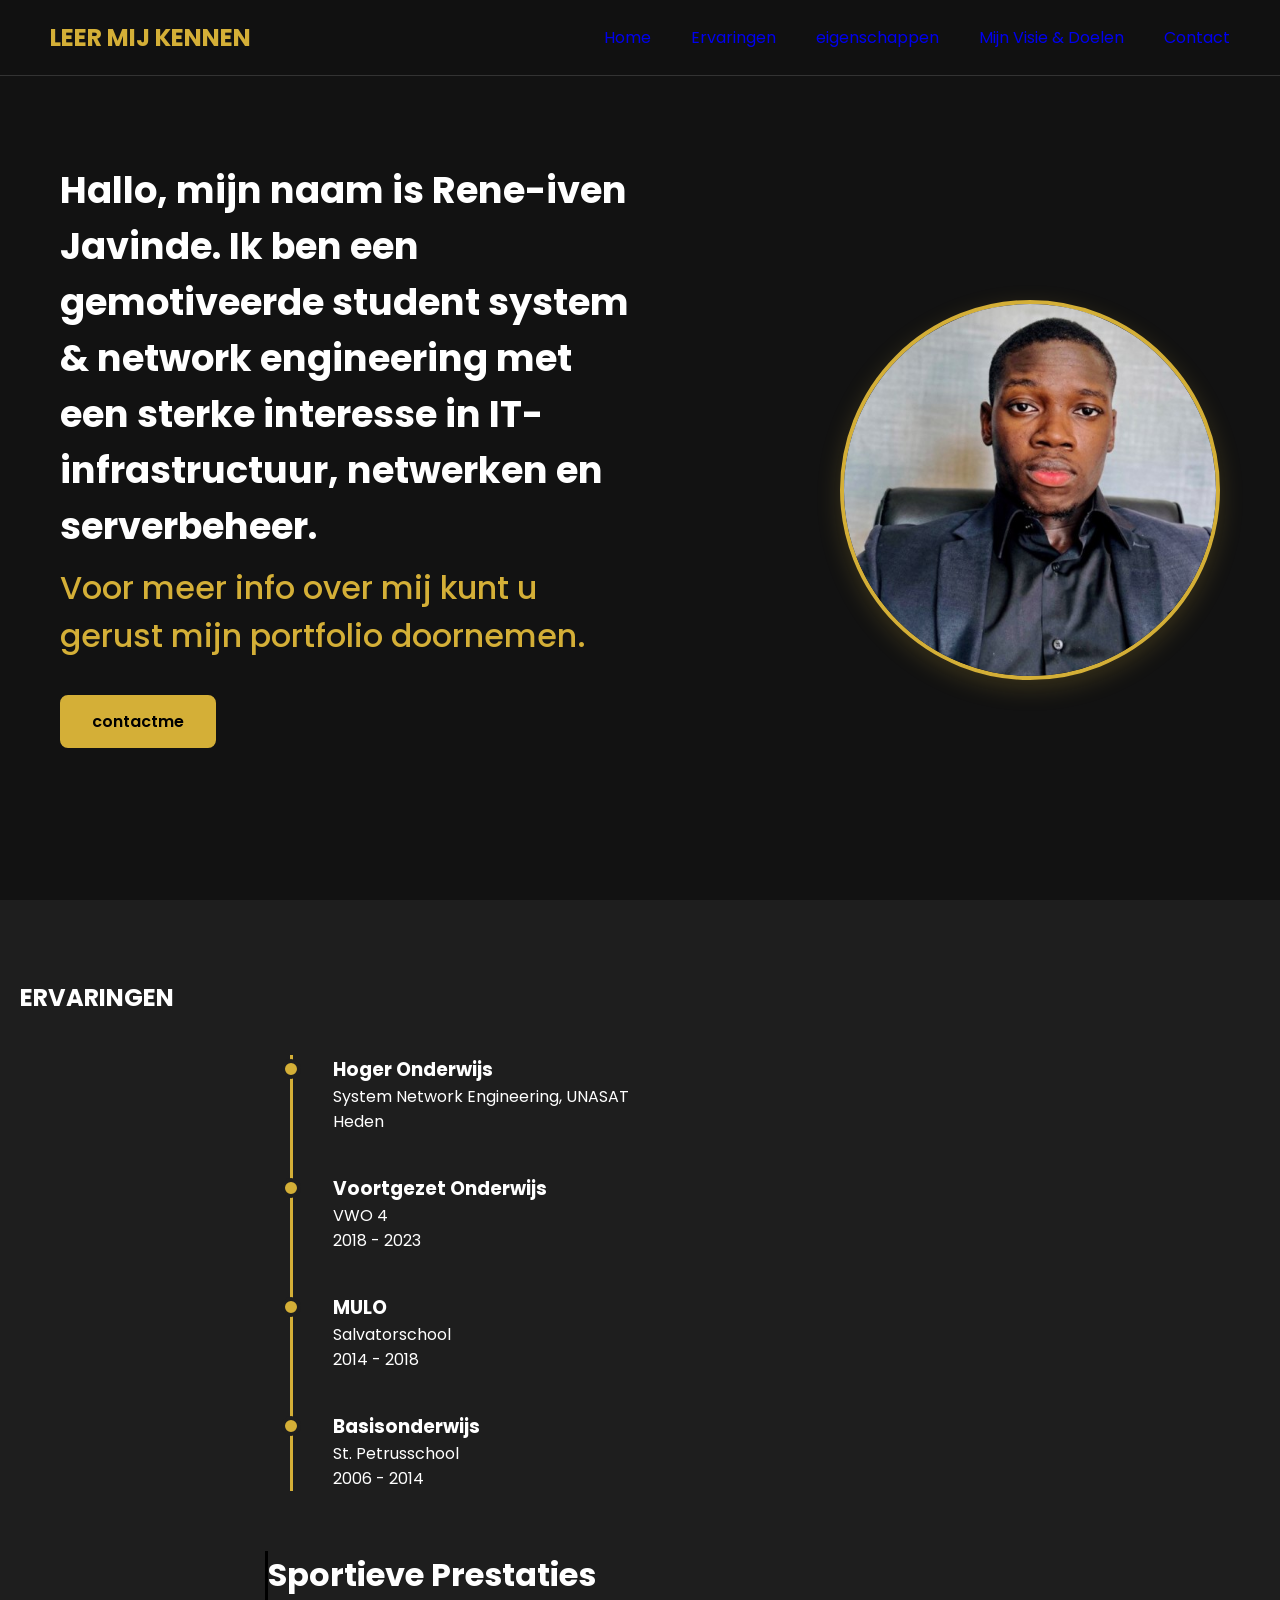
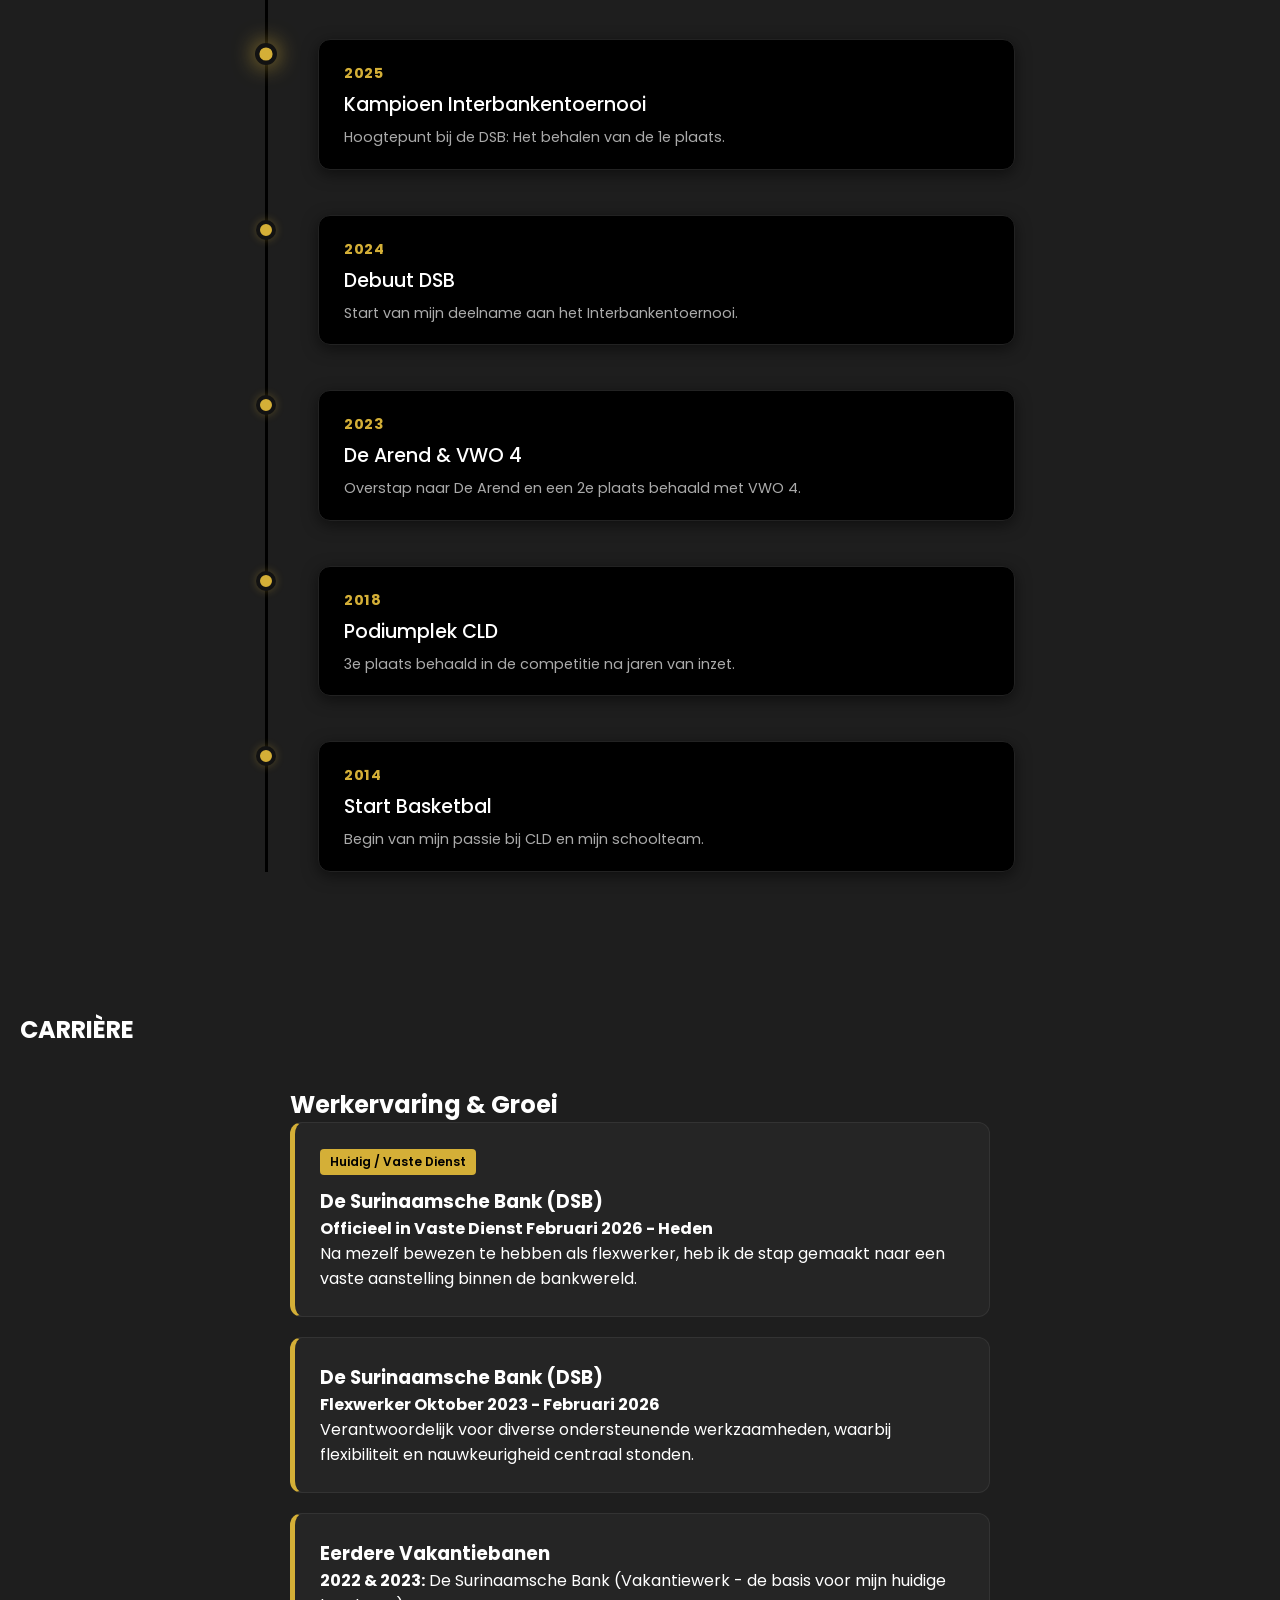
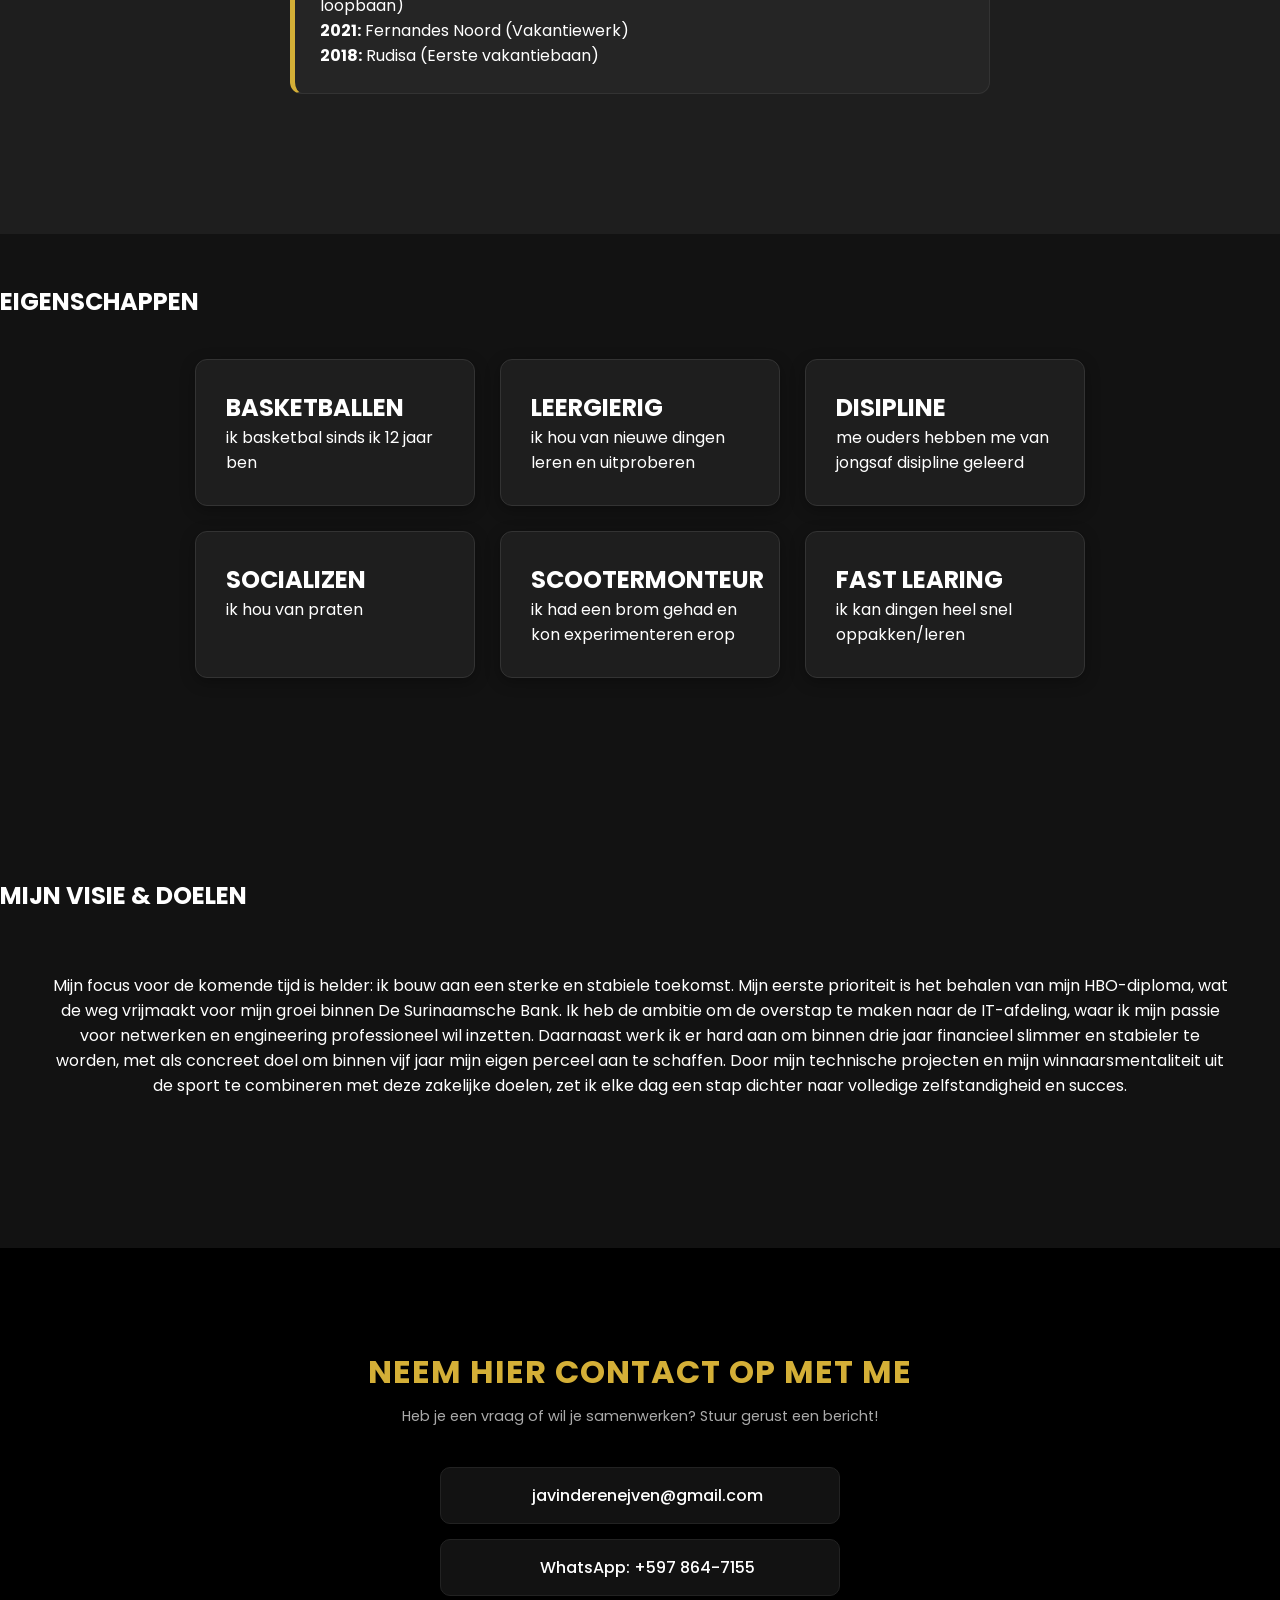
==== index.html @ b2bd6381 "Rename portfolio.html to index.html" ====
<!DOCTYPE html>
<html lang="en">
<head>
    <meta charset="UTF-8">
    <meta name="viewport" content="width=device-width, initial-scale=1.0">
    <title>RENE</title>
    <link rel="stylesheet" href="style.css">
</head>
<body>
    <header>
        <nav class="navbar">
            <a href="#" class="nav-logo">
                <h2 class="logo-text">LEER MIJ KENNEN</h2>
            </a>
            <ul class="nav-menu">
                <li class="nav-item"><a href="#top" class="nav-home">Home</a></li>
                <li class="nav-item"><a href="#ervaringen" class="nav-ervaring">Ervaringen</a></li>
                <li class="nav-item"><a href="#eigenschappen" class="nav-eigenschappen">eigenschappen</a></li>
                <li class="nav-item"><a href="#doelen" class="nav-doelen">Mijn Visie & Doelen</a> </li>
                <li class="nav-item"><a href="#contact" class="nav-contact">Contact</a></li>
            </ul>
        </nav>
    </header>

    <main>
        <section class="inleiding" id="top">
            <div class="inleiding-content">
                <div class="inleiding-details">
                    <h2 class="titel">Hallo, mijn naam is Rene-iven Javinde. Ik ben een gemotiveerde student system & network engineering met een sterke 
                        interesse in IT-infrastructuur, netwerken en serverbeheer.
                    </h2>
                    <h3 class="subtitel">Voor meer info over mij kunt u gerust mijn portfolio doornemen.</h3>
                    <p class="omschrijving"></p>
                    <div class="buttons">
                        <a href="#contact" class="button contactme">contactme</a>
                    </div>
                </div>
                <div class="photo">
                    <img src="prof.jpg" alt="inleiding" class="RENE">
                </div>
            </div>
        </section>
             <section class="ervaringen-sectie" id="ervaringen">
            <div class="listen">
                <ul class="ervlisten">
                    <li class="opsom">
                        <h1 class="ervaringen">ERVARINGEN
                            <h2 class="scholing"></h2>
<div class="timelinescholing">
    <div class="timeline-ool">
        <div class="timeline-sch"></div>
        <div class="timeline-content">
            <h3>Hoger Onderwijs</h3>
            <p>System Network Engineering, UNASAT</p>
            <span class="timeline-date">Heden</span>
        </div>
    </div>

    <div class="timeline-ool">
        <div class="timeline-sch"></div>
        <div class="timeline-content">
            <h3>Voortgezet Onderwijs</h3>
            <p>VWO 4</p>
            <span class="timeline-date">2018 - 2023</span>
        </div>
    </div>

    <div class="timeline-ool">
        <div class="timeline-sch"></div>
        <div class="timeline-content">
            <h3>MULO</h3>
            <p>Salvatorschool</p>
            <span class="timeline-date">2014 - 2018</span>
        </div>
    </div>

    <div class="timeline-ool">
        <div class="timeline-sch"></div>
        <div class="timeline-content">
            <h3>Basisonderwijs</h3>
            <p>St. Petrusschool</p>
            <span class="timeline-date">2006 - 2014</span>
        </div>
    </div>
</div>
                            <div class="sport-timeline">
    <h2 class="section-title">Sportieve Prestaties</h2>
    
    <div class="timeline-item">
        <div class="timeline-bkt gold"></div>
        <div class="timeline-content">
            <span class="timeline-date">2025</span>
            <h3>Kampioen Interbankentoernooi</h3>
            <p>Hoogtepunt bij de DSB: Het behalen van de 1e plaats.</p>
        </div>
    </div>

    <div class="timeline-item">
        <div class="timeline-bkt"></div>
        <div class="timeline-content">
            <span class="timeline-date">2024</span>
            <h3>Debuut DSB</h3>
            <p>Start van mijn deelname aan het Interbankentoernooi.</p>
        </div>
    </div>

    <div class="timeline-item">
        <div class="timeline-bkt silver"></div>
        <div class="timeline-content">
            <span class="timeline-date">2023</span>
            <h3>De Arend & VWO 4</h3>
            <p>Overstap naar De Arend en een 2e plaats behaald met VWO 4.</p>
        </div>
    </div>

    <div class="timeline-item">
        <div class="timeline-bkt bronze"></div>
        <div class="timeline-content">
            <span class="timeline-date">2018</span>
            <h3>Podiumplek CLD</h3>
            <p>3e plaats behaald in de competitie na jaren van inzet.</p>
        </div>
    </div>

    <div class="timeline-item">
        <div class="timeline-bkt"></div>
        <div class="timeline-content">
            <span class="timeline-date">2014</span>
            <h3>Start Basketbal</h3>
            <p>Begin van mijn passie bij CLD en mijn schoolteam.</p>
        </div>
    </div>
</div>

                            <h2 class="werken">CARRIÈRE</h2>
                            <div class="career-growth">
    <h2>Werkervaring & Groei</h2>

    <div class="career-card een">
        <div class="vakje">Huidig / Vaste Dienst</div>
        <h3>De Surinaamsche Bank (DSB)</h3>
        <h4>Officieel in Vaste Dienst <span class="date">Februari 2026 - Heden</span></h4>
        <p>Na mezelf bewezen te hebben als flexwerker, heb ik de stap gemaakt naar een vaste aanstelling binnen de bankwereld.</p>
    </div>

    <div class="career-card twee">
        <h3>De Surinaamsche Bank (DSB)</h3>
        <h4>Flexwerker <span class="date">Oktober 2023 - Februari 2026</span></h4>
        <p>Verantwoordelijk voor diverse ondersteunende werkzaamheden, waarbij flexibiliteit en nauwkeurigheid centraal stonden.</p>
    </div>

    <div class="career-card drie">
        <h3>Eerdere Vakantiebanen</h3>
        <p><strong>2022 & 2023:</strong> De Surinaamsche Bank (Vakantiewerk - de basis voor mijn huidige loopbaan)</p>
        <p><strong>2021:</strong> Fernandes Noord (Vakantiewerk)</p>
        <p><strong>2018:</strong> Rudisa (Eerste vakantiebaan)</p>
    </div>
</div>
                        </h1>
                    </li>
                </ul>
            </div>
        </section>
        <section class="eigenschappen"  id="eigenschappen">
            <h1>EIGENSCHAPPEN</h1>
        </section>
        <div class="skills-container">
            <div class="skills-card">
                <h2>BASKETBALLEN</h2>
                <p class="info">ik basketbal sinds ik 12 jaar ben</p>
            </div>
            <div class="skills-card">
                <h2>LEERGIERIG</h2>
                <p class="info">ik hou van nieuwe dingen leren en uitproberen</p>
            </div>
            <div class="skills-card">
                <h2>DISIPLINE</h2>
                <p class="info">me ouders hebben me van jongsaf disipline geleerd</p>
            </div>
            <div class="skills-card">
                <h2>SOCIALIZEN</h2>
                <p class="info">ik hou van praten</p>
            </div>
            <div class="skills-card">
                <h2>SCOOTERMONTEUR</h2>
                <p class="info">ik had een brom gehad en kon experimenteren erop</p>
            </div>
            <div class="skills-card">
                <h2>FAST LEARING</h2>
                <p class="info">ik kan dingen heel snel oppakken/leren</p>
            </div>
        </div>


        <section class="doelen-sectie" id="doelen">
            <h2 class="doelen-pagina">MIJN VISIE & DOELEN</h2>
            <div class="doelpunt">
                <p class="doel2">Mijn focus voor de komende tijd is helder: ik bouw aan een sterke en stabiele toekomst. Mijn eerste prioriteit is het behalen van mijn HBO-diploma, wat de weg vrijmaakt voor mijn groei binnen De Surinaamsche Bank. Ik heb de ambitie om de overstap te maken naar de IT-afdeling, waar ik mijn passie voor netwerken en engineering professioneel wil inzetten. Daarnaast werk ik er hard aan om binnen drie jaar financieel slimmer en stabieler te worden, met als concreet doel om binnen vijf jaar mijn eigen perceel aan te schaffen. Door mijn technische projecten en mijn winnaarsmentaliteit uit de sport te combineren met deze zakelijke doelen, zet ik elke dag een stap dichter naar volledige zelfstandigheid en succes.</p>
            </div>
        </section>
        <section class="contact" id="contact">
    <div class="contact-content">
        <h2 class="CTN">Neem hier contact op met me</h2>
        <p class="contact-subtitle">Heb je een vraag of wil je samenwerken? Stuur gerust een bericht!</p>
        <div class="contact-buttons-container">
            <a href="mailto:javinderenejven@gmail.com" class="contact-btn-link">
                <div class="contact-card-box">
                    <span class="contact-icon"></span>
                    <span class="contact-text">javinderenejven@gmail.com</span>
                </div>
            </a>
            <a href="https://wa.me/5978647155" target="_blank" class="contact-btn-link">
                <div class="contact-card-box">
                    <span class="contact-icon"></span>
                    <span class="contact-text">WhatsApp: +597 864-7155</span>
                </div>
            </a>
        </div>
    </div>
</section>
            
        </section>
    </main>
    <script src="index.js"></script>
</body>

</html>
---- style.css ----
@import url('https://fonts.googleapis.com/css2?family=Miniver&family=Poppins:ital,wght@0,300;0,400;0,500;0,600;0,700;0,900;1,300;1,400;1,600;1,700;1,800;1,900&display=swap');

*{
    margin: 0;
    padding: 0;
    box-sizing: border-box;
    font-family: "Poppins", sans-serif;
}

:root {
  --white-color: #ffffff;
  --dark-color: #121212;         
  --primary-color: #1e1e1e;      
  --secondary-color: #000000;    
  --accent-gold: #D4AF37;        
  --text-muted: #aaaaaa;         

  
  --font-size-s: 0.9rem;
  --font-size-n: 1rem;
  --font-size-m: 1.12rem;
  --font-size-l: 1.5rem;
  --font-size-xl: 2rem;
  --font-size-xxl: 2.3rem;

  
  --font-weight-normal: 400;
  --font-weight-medium: 500;
}

html {
    scroll-behavior: smooth;
    background-color: var(--dark-color);
    color: var(--white-color);
}

section {
    scroll-margin-top: 100px;
}

ul {
    list-style: none;
}

a {
    text-decoration: none;
    transition: color 0.3s ease;
}

button {
    cursor: pointer;
    border: none;
    background: none;
}

img {
    width: 380px;
    height: 380px;
    object-fit: cover;
    border-radius: 50%;
    border: 4px solid var(--accent-gold); 
    box-shadow: 0 8px 25px rgba(212, 175, 55, 0.2);
}


header {
    position: fixed;
    width: 100%;
    z-index: 100;
    background: rgba(18, 18, 18, 0.85); 
    backdrop-filter: blur(10px); 
    border-bottom: 1px solid #333;
}

header .navbar {
    display: flex;
    padding: 20px 50px;
    align-items: center;
    justify-content: space-between;
    max-width: 1300px;
    margin: 0 auto;
}

.navbar .nav-logo .logo-text {
    color: var(--accent-gold);
    font-weight: 700;
    font-size: var(--font-size-l);
}

.navbar .nav-menu {
    display: flex;
    gap: 40px;
}

.navbar .nav-menu .nav-link {
    color: var(--white-color);
    font-weight: var(--font-weight-medium);
    padding: 8px 0;
    position: relative;
}


.navbar .nav-menu .nav-link::after {
    content: '';
    position: absolute;
    width: 0;
    height: 2px;
    bottom: 0;
    left: 0;
    background-color: var(--accent-gold);
    transition: width 0.3s ease;
}

.navbar .nav-menu .nav-link:hover::after {
    width: 100%;
}

.navbar .nav-menu a:visited {
    color: var(--white-color);
}


.inleiding {
    background: var(--dark-color);
    min-height: 100vh;
    display: flex;
    align-items: center;
    padding-top: 80px;
}

.inleiding .inleiding-content {
    display: flex;
    align-items: center;
    width: 100%;
    max-width: 1200px;
    margin: 0 auto;
    padding: 0 20px;
    justify-content: space-between;
}

.inleiding .inleiding-details .titel {
    font-size: var(--font-size-xxl);
    color: var(--white-color);
    font-weight: 700;
}

.inleiding .inleiding-details .subtitel {
    margin-top: 10px;
    color: var(--accent-gold);
    font-size: var(--font-size-xl);
    font-weight: var(--font-weight-medium);
}

.inleiding .inleiding-details .omschrijving {
    max-width: 85%;
    margin: 20px 0 35px;
    font-size: var(--font-size-m);
    color: var(--text-muted);
    line-height: 1.6;
}

.inleiding .inleiding-details .buttons {
    display: flex;
    gap: 20px;
}

.inleiding .inleiding-details .button {
    padding: 12px 30px;
    border: 2px solid var(--accent-gold);
    color: var(--secondary-color);
    border-radius: 8px; 
    background: var(--accent-gold);
    font-weight: 600;
    transition: all 0.3s ease;
    margin-bottom: 70px;
}

.inleiding .inleiding-details .button:hover {
    color: var(--accent-gold);
    background: transparent;
    box-shadow: 0 0 15px rgba(212, 175, 55, 0.4);
}


.inleiding-details {
    flex: 1;
}

.inleiding .photo {
    flex: 1;
    display: flex;
    justify-content: flex-end;
}

.ervaringen-sectie {
    background: var(--primary-color);
    padding: 80px 20px 120px;
}

.sch {
    max-width: 800px;
    margin: 0 auto 40px auto;
    text-align: left;
}

.timelinescholing {
    position: relative;
    max-width: 700px;
    margin: 40px auto 0 auto; 
    padding-left: 40px;
    border-left: 3px solid var(--accent-gold);
    text-align: left;
}

.timeline-ool {
    position: relative;
    margin-bottom: 40px;
}

.timeline-sch {
    position: absolute;
    left: -52px; 
    top: 4px;
    width: 20px;
    height: 20px;
    background-color: var(--accent-gold);
    border-radius: 50%;
    border: 4px solid var(--primary-color);
}

.sport-timeline {
    position: relative;
    max-width: 750px;
    margin: 60px auto;
    padding-left: 50px;
    border-left: 3px solid #000000; 
    text-align: left;
    font-family: "Poppins", sans-serif;
}
.sport-timeline .section-title {
    font-size: var(--font-size-xl);
    color: var(--white-color);
    margin-bottom: 40px;
    position: relative;
    left: -50px;
}

.sport-timeline .timeline-item {
    position: relative;
    margin-bottom: 45px;
    transition: transform 0.3s ease;
}

.sport-timeline .timeline-item:hover {
    transform: translateX(8px);
}
.sport-timeline .timeline-bkt {
    position: absolute;
    left: -62px;
    top: 5px;
    width: 20px;
    height: 20px;
    background-color: var(--accent-gold);
    border-radius: 50%;
    border: 4px solid #121212;
    box-shadow: 0 0 8px rgba(212, 175, 55, 0.3);
    transition: all 0.3s ease;
}
.sport-timeline .timeline-bkt.gold { 
    box-shadow: 0 0 20px rgba(212, 175, 55, 0.8);
    transform: scale(1.1);
} 
.sport-timeline .timeline-bkt.silver,
.sport-timeline .timeline-bkt.bronze { 
    background-color: var(--accent-gold);
    box-shadow: 0 0 8px rgba(212, 175, 55, 0.3);
}
.sport-timeline .timeline-content {
    background: #000000;
    padding: 20px 25px;
    border-radius: 12px;
    border: 1px solid #222222;
    box-shadow: 0 4px 15px rgba(0, 0, 0, 0.5);
}

.sport-timeline .timeline-date {
    display: inline-block;
    font-weight: 700;
    color: var(--accent-gold); 
    font-size: var(--font-size-s);
    margin-bottom: 6px;
    letter-spacing: 0.5px;
}

.sport-timeline .timeline-content h3 {
    margin: 0 0 8px 0;
    font-size: 1.2rem;
    color: var(--white-color);
    font-weight: var(--font-weight-medium);
}

.sport-timeline .timeline-content p {
    margin: 0;
    color: var(--text-muted);
    font-size: var(--font-size-s);
    line-height: 1.5;
}
.werken {
    padding-top: 80px;
}

.career-growth {
    max-width: 700px;
    margin: 40px auto 0 auto;
}

.career-card {
    background: #252525;
    border: 1px solid #333;
    border-left: 5px solid var(--accent-gold);
    padding: 25px;
    margin-bottom: 20px;
    border-radius: 12px;
    text-align: left;
    transition: transform 0.3s ease;
}

.career-card:hover {
    transform: translateY(-5px);
}

.vakje {
    background: var(--accent-gold);
    color: var(--secondary-color);
    display: inline-block;
    padding: 4px 10px;
    font-size: 0.75rem;
    font-weight: 600;
    border-radius: 4px;
    margin-bottom: 12px;
}

.eigenschappen {
    margin-top: 50px;
}


.skills {
    padding: 80px 20px;
    background-color: var(--dark-color);
    text-align: center;
}

.skills-container {
    display: flex;
    flex-wrap: wrap;
    gap: 25px;
    justify-content: center;
    max-width: 1100px;
    margin: 40px auto 0 auto;
}

.skills-card {
    background-color: var(--primary-color);
    border: 1px solid #333;
    border-radius: 12px;
    padding: 30px;
    width: 280px; 
    box-shadow: 0 4px 15px rgba(0,0,0,0.3);
    position: relative;
    transition: all 0.3s ease;
}

.skills-card:hover {
    transform: translateY(-10px);
    border-color: var(--accent-gold);
    box-shadow: 0 8px 25px rgba(212, 175, 55, 0.15);
}

.doelen-sectie{
    margin-top: 200px; 
    margin-bottom: 100px;
}

.doel2{
    margin-top: 10px;
    text-align: center;
    padding: 50px;
}

.contact {
    background-color: #000000;
    padding: 100px 20px;
    display: flex;
    justify-content: center;
    align-items: center;
    text-align: center; 
}

.contact-content {
    max-width: 600px;
    width: 100%;
}

.contact .CTN {
    color: var(--accent-gold); 
    font-size: var(--font-size-xl);
    font-weight: 700;
    text-transform: uppercase;
    letter-spacing: 1px;
    margin-bottom: 10px;
}

.contact-subtitle {
    color: var(--text-muted);
    font-size: var(--font-size-s);
    margin-bottom: 40px;
}


.contact-buttons-container {
    display: flex;
    flex-direction: column;
    gap: 15px;
    align-items: center;
}

.contact-btn-link {
    width: 100%;
    max-width: 400px;
    text-decoration: none;
}

.contact-card-box {
    background-color: #121212;
    border: 1px solid #222222;
    padding: 15px 25px;
    border-radius: 10px;
    display: flex;
    align-items: center;
    justify-content: center;
    gap: 15px;
    transition: all 0.3s ease;
}

.contact-card-box .contact-icon {
    font-size: 1.3rem;
}

.contact-card-box .contact-text {
    color: var(--white-color);
    font-weight: var(--font-weight-medium);
    font-size: var(--font-size-n);
}

.contact-btn-link:hover .contact-card-box {
    border-color: var(--accent-gold);
    transform: translateY(-3px);
    box-shadow: 0 5px 15px rgba(212, 175, 55, 0.15);
}

.contact-btn-link:hover .contact-text {
    color: var(--accent-gold);
}
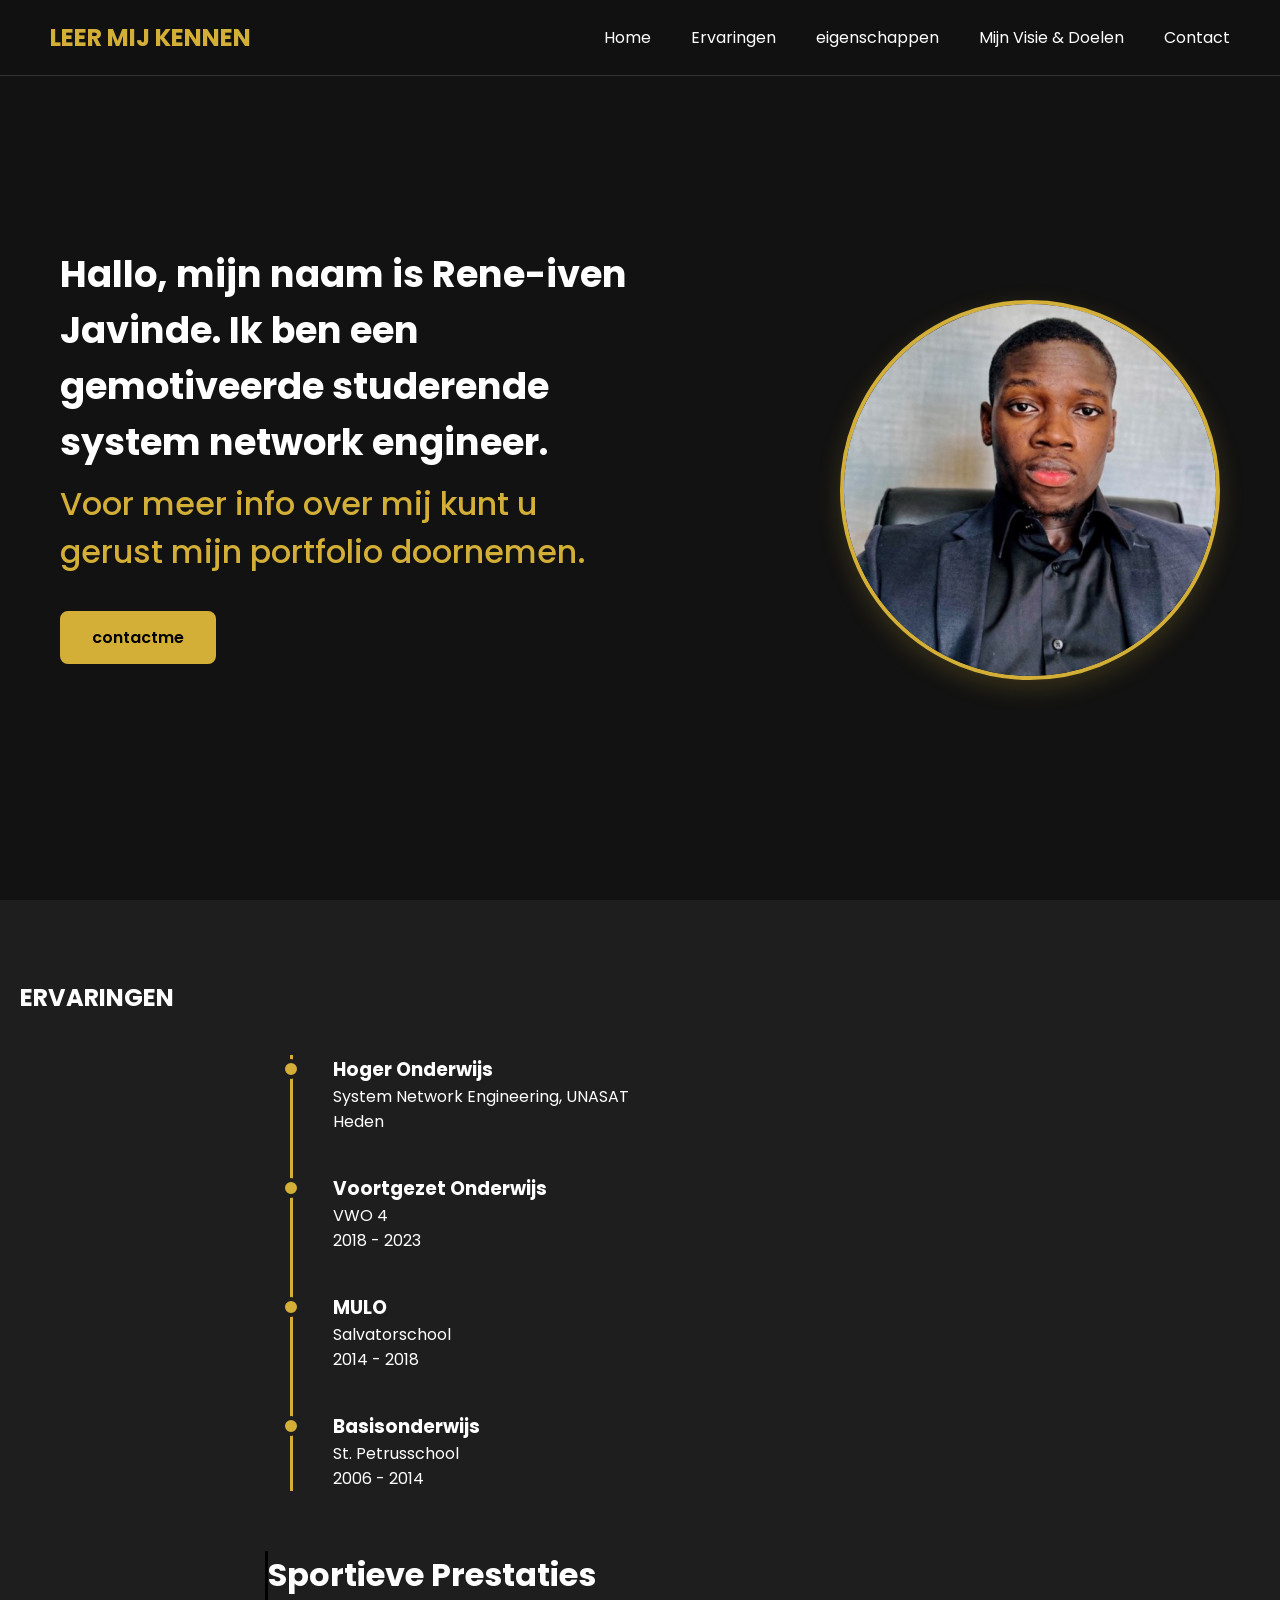
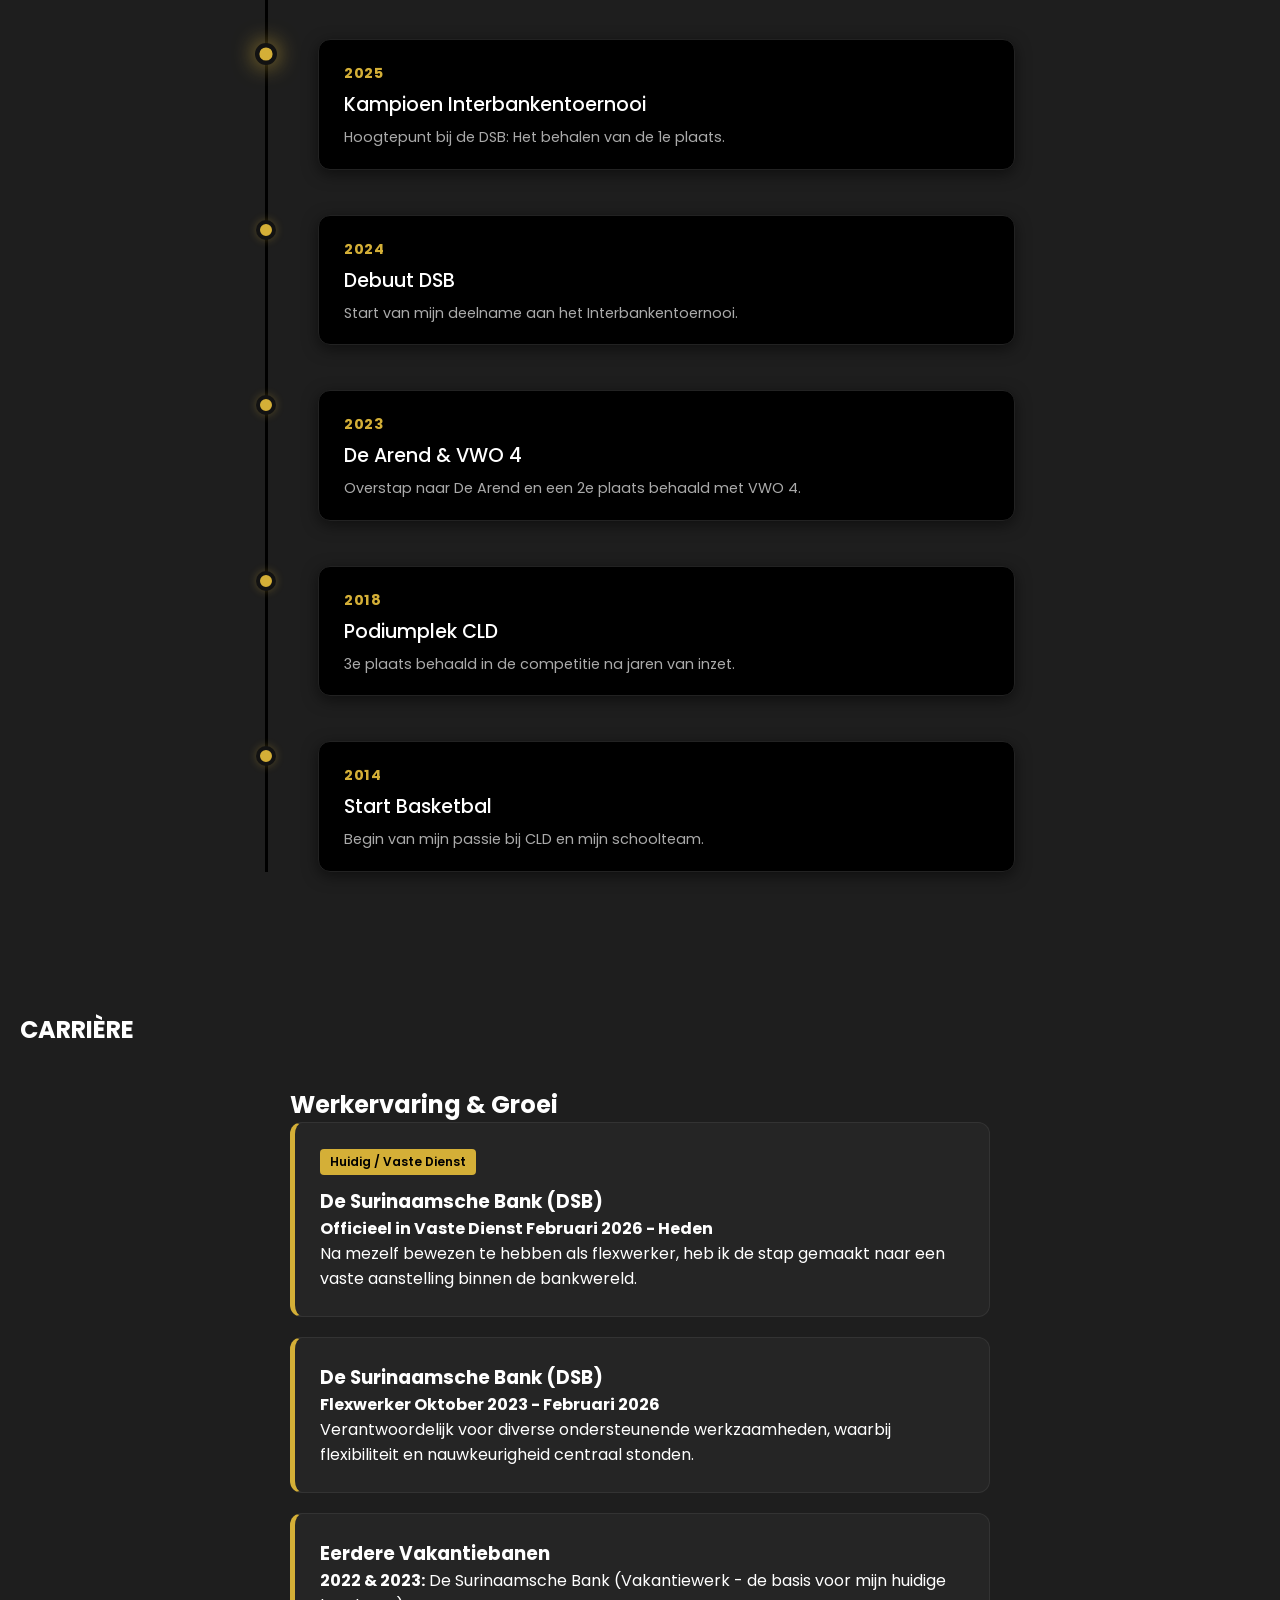
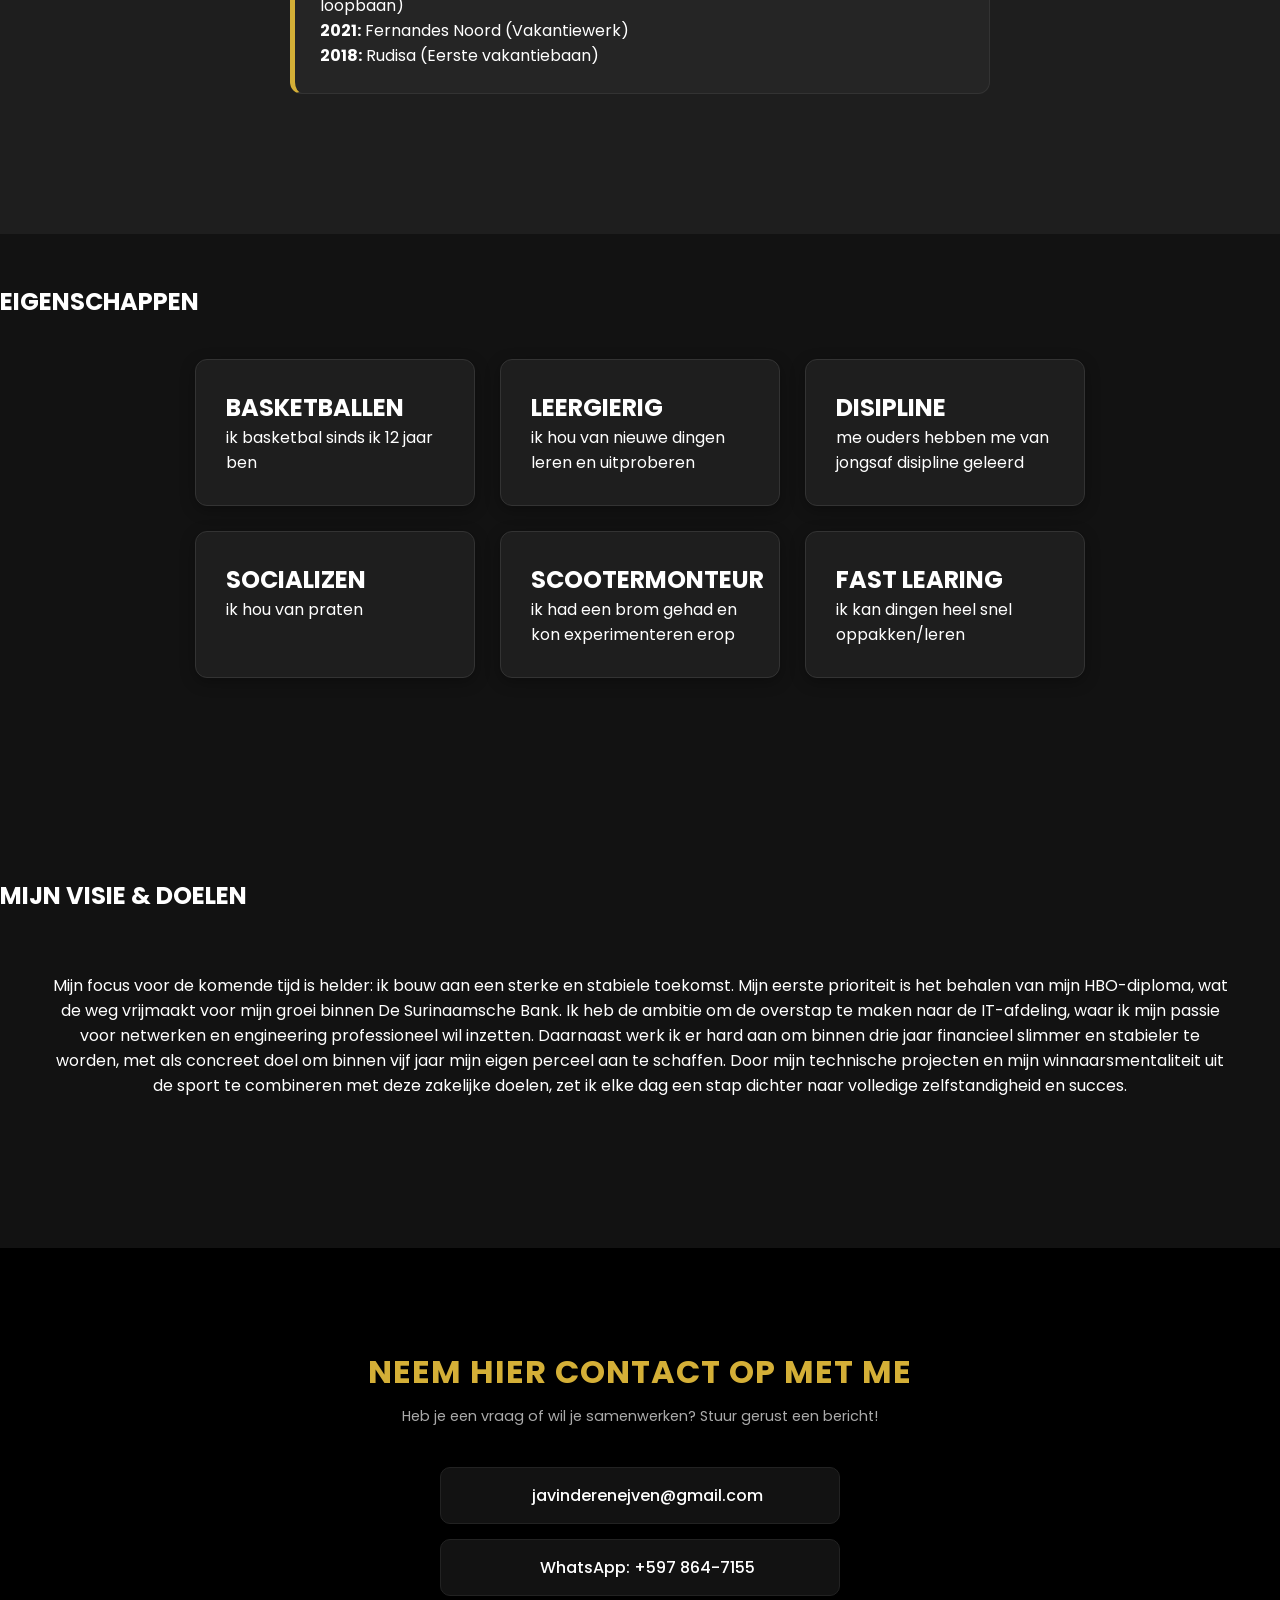
==== commit 23bbef36: "Update index.html" ====
--- a/index.html
+++ b/index.html
@@ -26,8 +26,7 @@
         <section class="inleiding" id="top">
             <div class="inleiding-content">
                 <div class="inleiding-details">
-                    <h2 class="titel">Hallo, mijn naam is Rene-iven Javinde. Ik ben een gemotiveerde student system & network engineering met een sterke 
-                        interesse in IT-infrastructuur, netwerken en serverbeheer.
+                    <h2 class="titel">Hallo, mijn naam is Rene-iven Javinde. Ik ben een gemotiveerde studerende system network engineer.
                     </h2>
                     <h3 class="subtitel">Voor meer info over mij kunt u gerust mijn portfolio doornemen.</h3>
                     <p class="omschrijving"></p>
--- a/style.css
+++ b/style.css
@@ -15,7 +15,6 @@
   --accent-gold: #D4AF37;        
   --text-muted: #aaaaaa;         
 
-  
   --font-size-s: 0.9rem;
   --font-size-n: 1rem;
   --font-size-m: 1.12rem;
@@ -23,7 +22,6 @@
   --font-size-xl: 2rem;
   --font-size-xxl: 2.3rem;
 
-  
   --font-weight-normal: 400;
   --font-weight-medium: 500;
 }
@@ -98,7 +96,6 @@
     padding: 8px 0;
     position: relative;
 }
-
 
 .navbar .nav-menu .nav-link::after {
     content: '';
@@ -118,6 +115,9 @@
 .navbar .nav-menu a:visited {
     color: var(--white-color);
 }
+.nav-menu a, .nav-menu a:visited{
+    color: #ffffff;
+}
 
 
 .inleiding {
@@ -181,7 +181,6 @@
     box-shadow: 0 0 15px rgba(212, 175, 55, 0.4);
 }
 
-
 .inleiding-details {
     flex: 1;
 }
@@ -237,6 +236,7 @@
     text-align: left;
     font-family: "Poppins", sans-serif;
 }
+
 .sport-timeline .section-title {
     font-size: var(--font-size-xl);
     color: var(--white-color);
@@ -254,6 +254,7 @@
 .sport-timeline .timeline-item:hover {
     transform: translateX(8px);
 }
+
 .sport-timeline .timeline-bkt {
     position: absolute;
     left: -62px;
@@ -266,15 +267,18 @@
     box-shadow: 0 0 8px rgba(212, 175, 55, 0.3);
     transition: all 0.3s ease;
 }
+
 .sport-timeline .timeline-bkt.gold { 
     box-shadow: 0 0 20px rgba(212, 175, 55, 0.8);
     transform: scale(1.1);
 } 
+
 .sport-timeline .timeline-bkt.silver,
 .sport-timeline .timeline-bkt.bronze { 
     background-color: var(--accent-gold);
     box-shadow: 0 0 8px rgba(212, 175, 55, 0.3);
 }
+
 .sport-timeline .timeline-content {
     background: #000000;
     padding: 20px 25px;
@@ -305,6 +309,7 @@
     font-size: var(--font-size-s);
     line-height: 1.5;
 }
+
 .werken {
     padding-top: 80px;
 }
@@ -344,7 +349,6 @@
     margin-top: 50px;
 }
 
-
 .skills {
     padding: 80px 20px;
     background-color: var(--dark-color);
@@ -417,7 +421,6 @@
     margin-bottom: 40px;
 }
 
-
 .contact-buttons-container {
     display: flex;
     flex-direction: column;
@@ -462,3 +465,84 @@
 .contact-btn-link:hover .contact-text {
     color: var(--accent-gold);
 }
+
+/* vanaf hier style voor telefoons */
+
+@media (max-width: 768px) {
+    header .navbar {
+        display: flex;
+        flex-direction: row;
+        justify-content: space-between;
+        padding: 12px 15px;
+        align-items: center;
+    }
+    .navbar .nav-logo .logo-text {
+        font-size: 1.1rem;
+    }
+    .navbar .nav-menu {
+        display: flex;
+        gap: 12px;
+    }
+
+    .navbar .nav-menu .nav-link {
+        font-size: 0.85rem;
+        padding: 4px 0;
+    }
+    .inleiding .inleiding-content {
+        flex-direction: column-reverse;
+        text-align: center;
+        padding-top: 50px;
+    }
+    .inleiding .inleiding-details .omschrijving {
+        max-width: 100%;
+        margin: 20px 0 25px;
+    }
+    .inleiding .inleiding-details .buttons {
+        justify-content: center;
+    }
+    .inleiding .inleiding-details .button {
+        margin-bottom: 40px; 
+    }
+    .inleiding .photo {
+        justify-content: center;
+        margin-bottom: 25px;
+    }
+    img {
+        width: 100%;
+        max-width: 280px;
+        height: 280px;
+    }
+
+    .timelinescholing, 
+    .sport-timeline {
+        max-width: 100%;
+        margin-left: 15px;
+        margin-right: 15px;
+        padding-left: 35px; 
+    }
+    .timeline-sch {
+        left: -47px;
+    }
+    .sport-timeline .timeline-bkt {
+        left: -47px;
+    }
+    .sch, .sport-timeline .section-title {
+        left: 0;
+        padding: 0 15px;
+    }
+
+    .career-growth {
+        padding: 0 15px;
+    }
+    .skills-card {
+        width: 100%;
+        max-width: 100%;
+    }
+    .doelen-sectie {
+        margin-top: 80px;
+        margin-bottom: 50px;
+    }
+    .doel2 {
+        padding: 20px;
+    }
+}
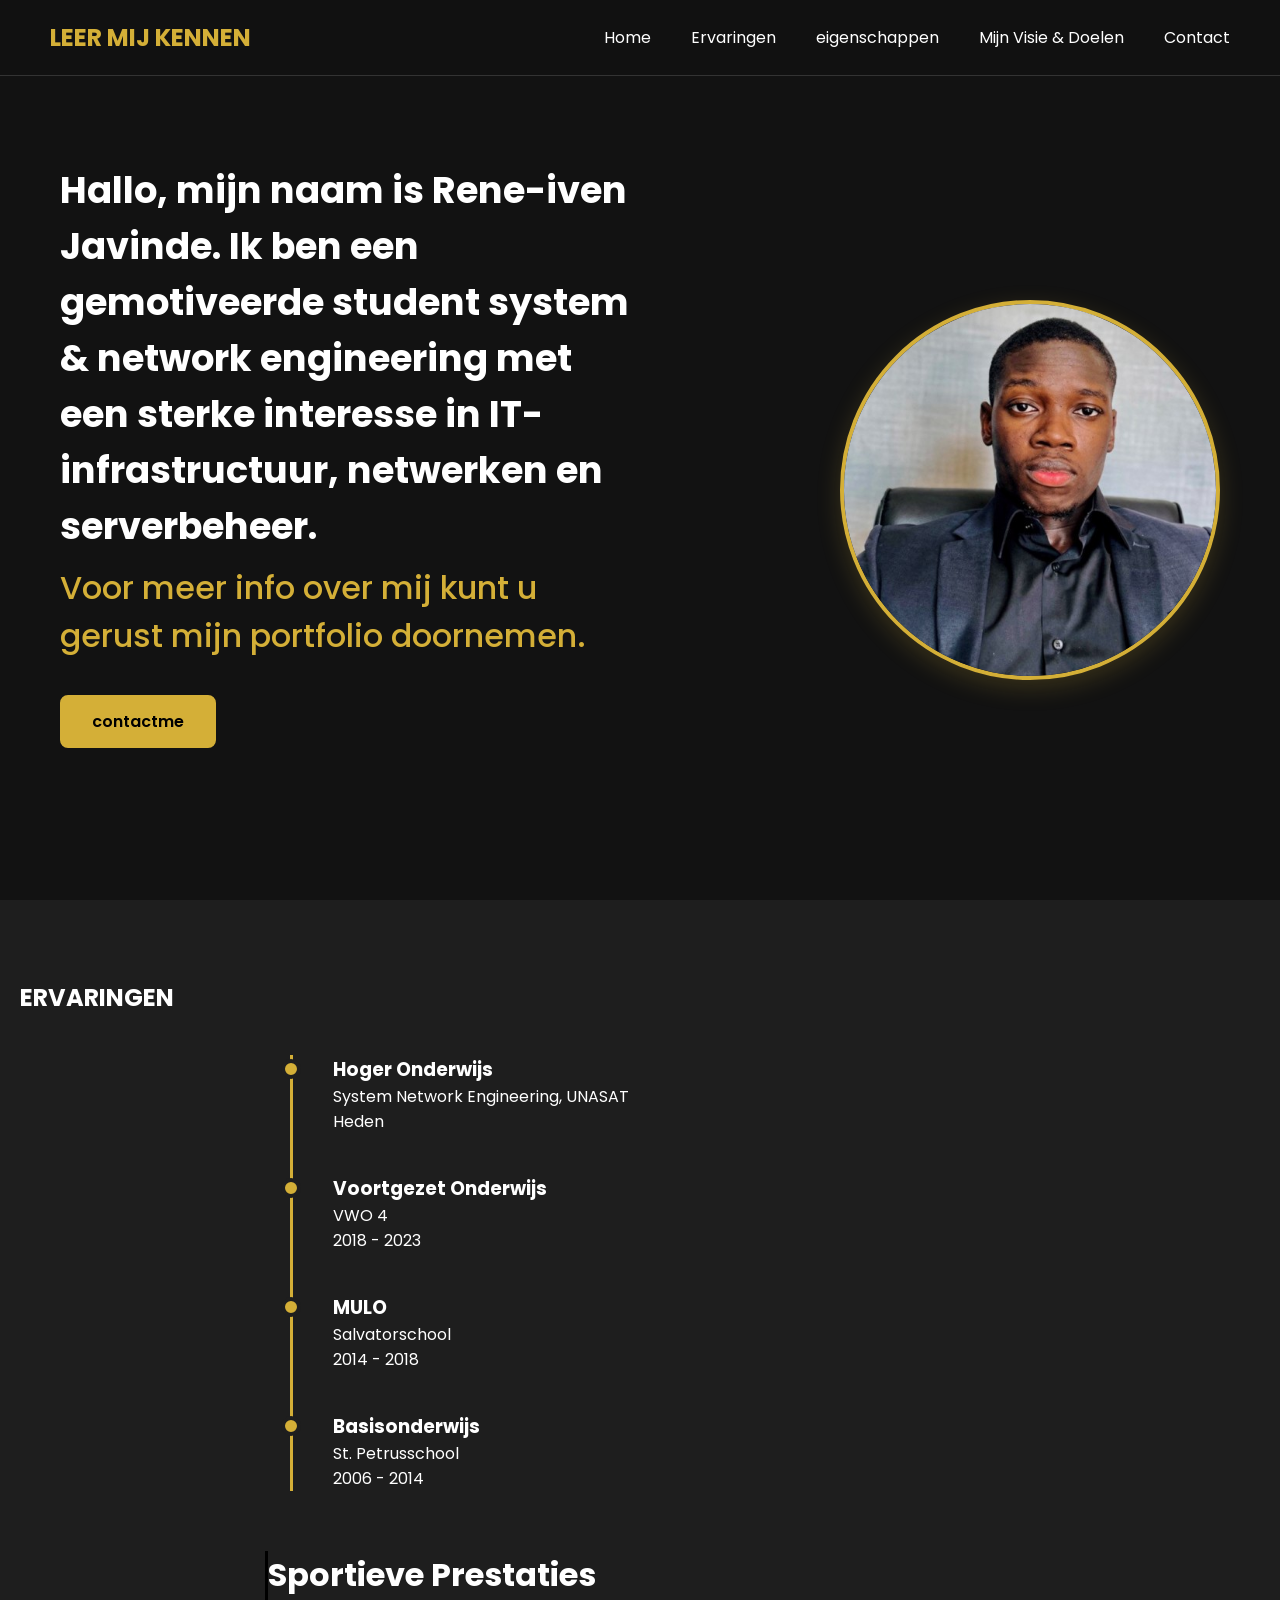
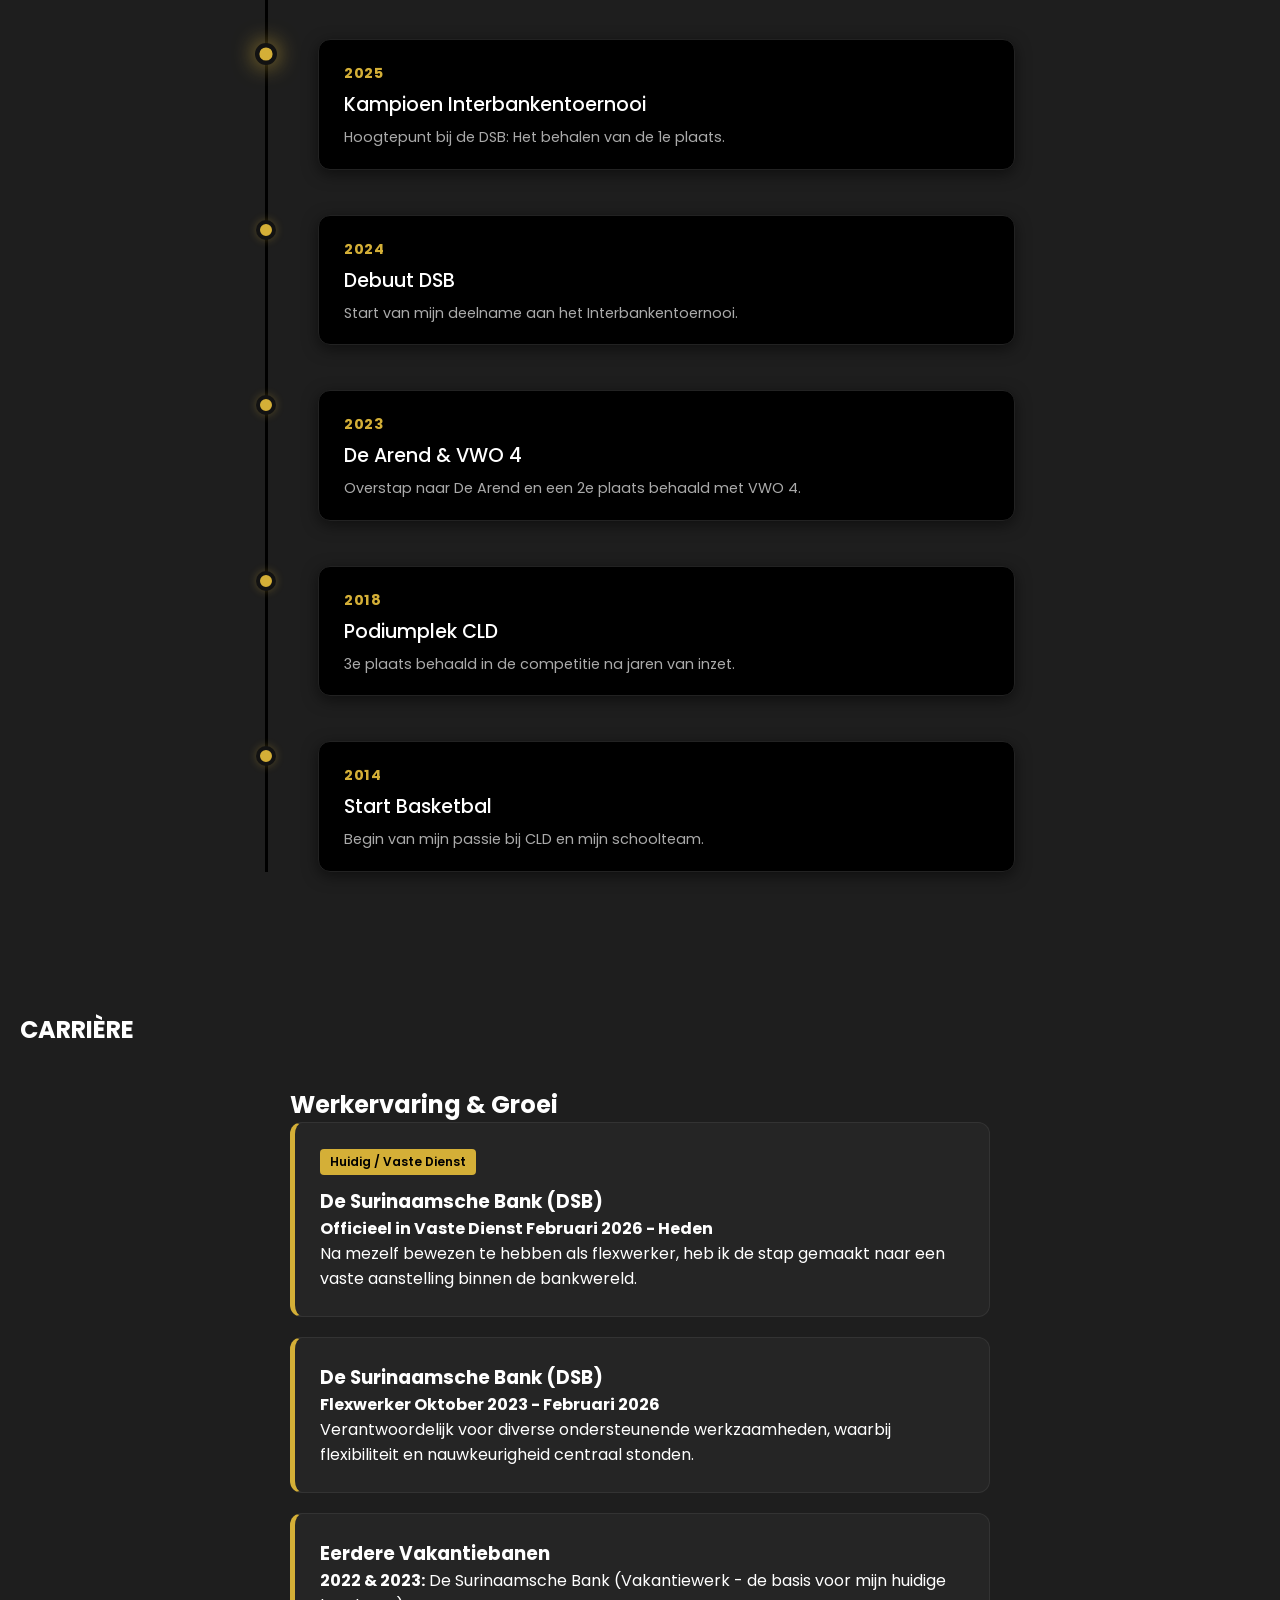
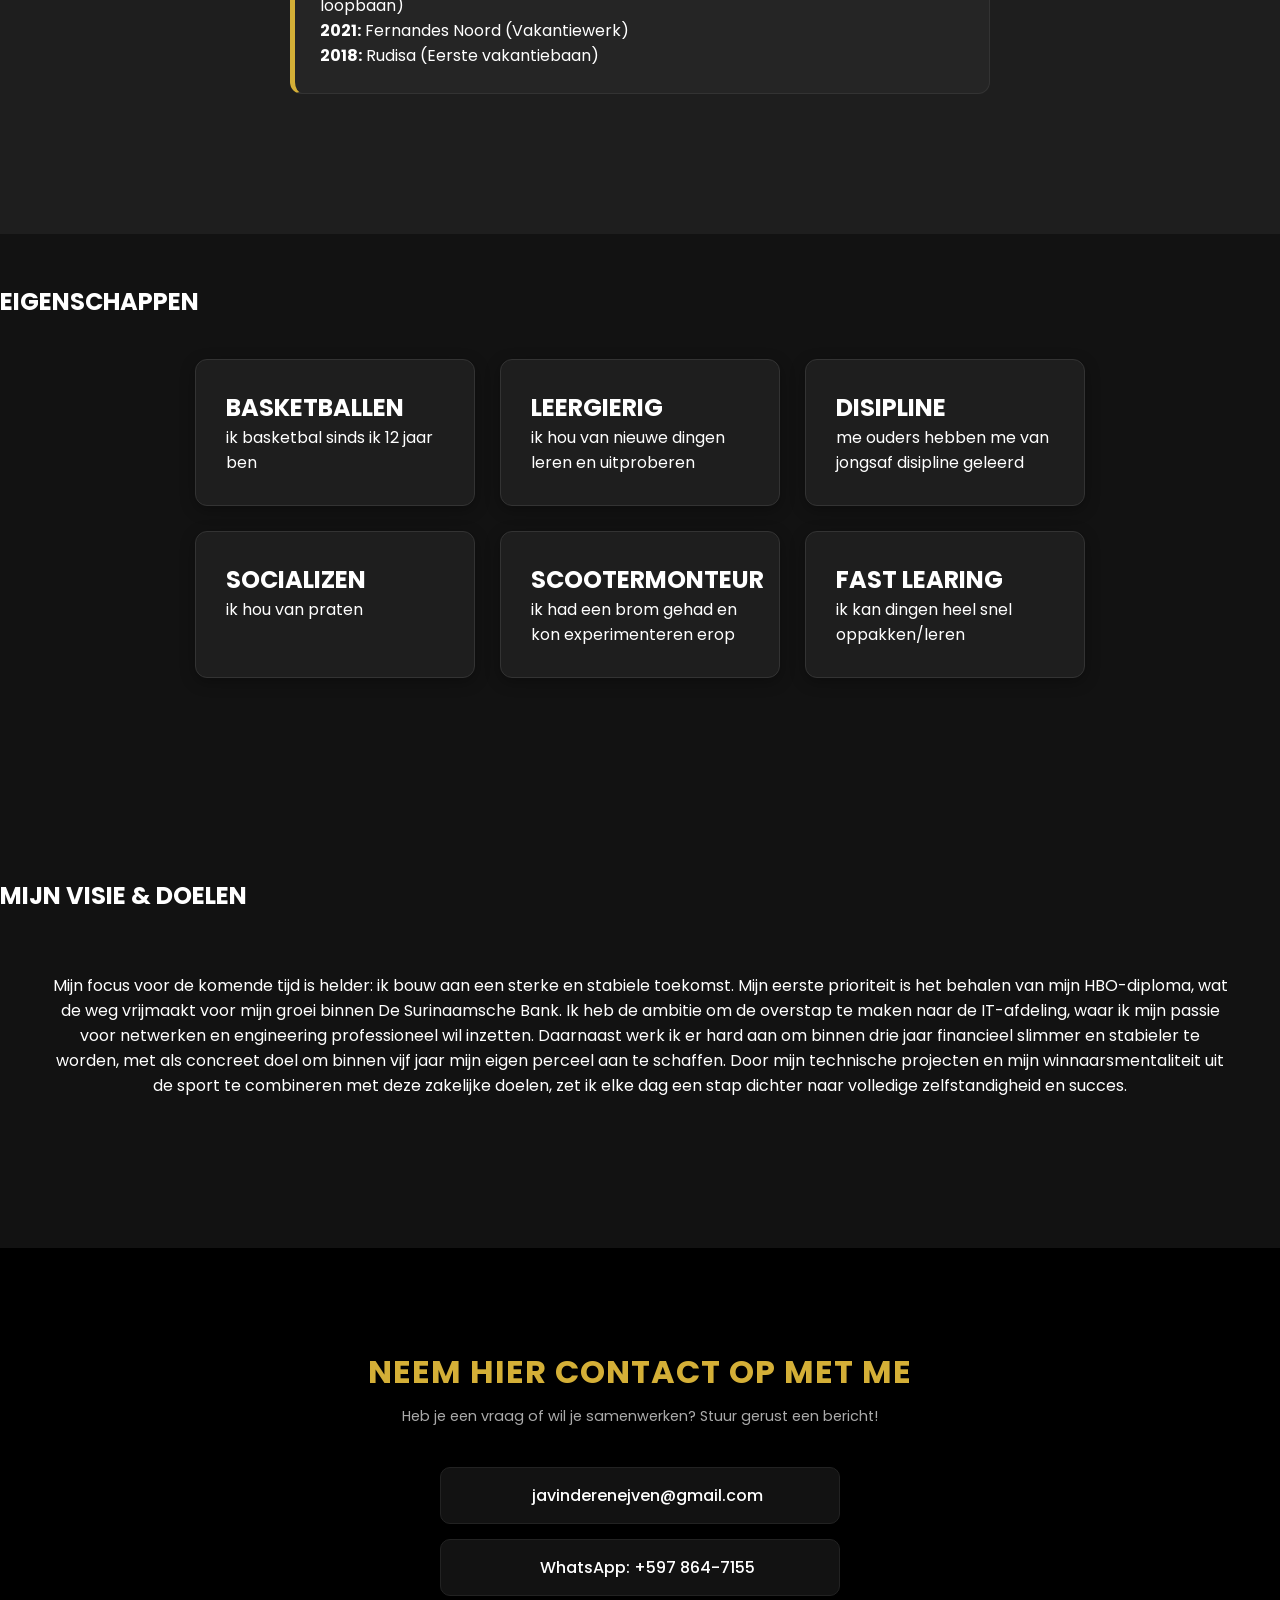
==== commit 2969e7ce: "portfolio files" ====
--- a/index.html
+++ b/index.html
@@ -4,7 +4,9 @@
     <meta charset="UTF-8">
     <meta name="viewport" content="width=device-width, initial-scale=1.0">
     <title>RENE</title>
-    <link rel="stylesheet" href="style.css">
+    <link rel="stylesheet" href="css/main.css">
+    <link rel="stylesheet" href="css/work.css">
+    <link rel="stylesheet" href="css/contact.css">
 </head>
 <body>
     <header>
@@ -26,7 +28,8 @@
         <section class="inleiding" id="top">
             <div class="inleiding-content">
                 <div class="inleiding-details">
-                    <h2 class="titel">Hallo, mijn naam is Rene-iven Javinde. Ik ben een gemotiveerde studerende system network engineer.
+                    <h2 class="titel">Hallo, mijn naam is Rene-iven Javinde. Ik ben een gemotiveerde student system & network engineering met een sterke 
+                        interesse in IT-infrastructuur, netwerken en serverbeheer.
                     </h2>
                     <h3 class="subtitel">Voor meer info over mij kunt u gerust mijn portfolio doornemen.</h3>
                     <p class="omschrijving"></p>
@@ -35,7 +38,7 @@
                     </div>
                 </div>
                 <div class="photo">
-                    <img src="prof.jpg" alt="inleiding" class="RENE">
+                    <img src="img/prof.jpg" alt="inleiding" class="RENE">
                 </div>
             </div>
         </section>
--- a/css/main.css
+++ b/css/main.css
@@ -0,0 +1,551 @@
+@import url('https://fonts.googleapis.com/css2?family=Miniver&family=Poppins:ital,wght@0,300;0,400;0,500;0,600;0,700;0,900;1,300;1,400;1,600;1,700;1,800;1,900&display=swap');
+
+*{
+    margin: 0;
+    padding: 0;
+    box-sizing: border-box;
+    font-family: "Poppins", sans-serif;
+}
+
+:root {
+  --white-color: #ffffff;
+  --dark-color: #121212;         
+  --primary-color: #1e1e1e;      
+  --secondary-color: #000000;    
+  --accent-gold: #D4AF37;        
+  --text-muted: #aaaaaa;         
+
+  --font-size-s: 0.9rem;
+  --font-size-n: 1rem;
+  --font-size-m: 1.12rem;
+  --font-size-l: 1.5rem;
+  --font-size-xl: 2rem;
+  --font-size-xxl: 2.3rem;
+
+  --font-weight-normal: 400;
+  --font-weight-medium: 500;
+}
+
+html {
+    scroll-behavior: smooth;
+    background-color: var(--dark-color);
+    color: var(--white-color);
+}
+
+section {
+    scroll-margin-top: 100px;
+}
+
+ul {
+    list-style: none;
+}
+
+a {
+    text-decoration: none;
+    transition: color 0.3s ease;
+}
+
+button {
+    cursor: pointer;
+    border: none;
+    background: none;
+}
+
+img {
+    width: 380px;
+    height: 380px;
+    object-fit: cover;
+    border-radius: 50%;
+    border: 4px solid var(--accent-gold); 
+    box-shadow: 0 8px 25px rgba(212, 175, 55, 0.2);
+}
+
+
+header {
+    position: fixed;
+    width: 100%;
+    z-index: 100;
+    background: rgba(18, 18, 18, 0.85); 
+    backdrop-filter: blur(10px); 
+    border-bottom: 1px solid #333;
+}
+
+header .navbar {
+    display: flex;
+    padding: 20px 50px;
+    align-items: center;
+    justify-content: space-between;
+    max-width: 1300px;
+    margin: 0 auto;
+}
+
+.navbar .nav-logo .logo-text {
+    color: var(--accent-gold);
+    font-weight: 700;
+    font-size: var(--font-size-l);
+}
+
+.navbar .nav-menu {
+    display: flex;
+    gap: 40px;
+}
+
+.navbar .nav-menu .nav-link {
+    color: var(--white-color);
+    font-weight: var(--font-weight-medium);
+    padding: 8px 0;
+    position: relative;
+}
+
+.navbar .nav-menu .nav-link::after {
+    content: '';
+    position: absolute;
+    width: 0;
+    height: 2px;
+    bottom: 0;
+    left: 0;
+    background-color: var(--accent-gold);
+    transition: width 0.3s ease;
+}
+
+.navbar .nav-menu .nav-link:hover::after {
+    width: 100%;
+}
+
+.navbar .nav-menu a:visited {
+    color: var(--white-color);
+}
+.nav-menu a, .nav-menu a:visited{
+    color: #ffffff;
+}
+
+
+.inleiding {
+    background: var(--dark-color);
+    min-height: 100vh;
+    display: flex;
+    align-items: center;
+    padding-top: 80px;
+}
+
+.inleiding .inleiding-content {
+    display: flex;
+    align-items: center;
+    width: 100%;
+    max-width: 1200px;
+    margin: 0 auto;
+    padding: 0 20px;
+    justify-content: space-between;
+}
+
+.inleiding .inleiding-details .titel {
+    font-size: var(--font-size-xxl);
+    color: var(--white-color);
+    font-weight: 700;
+}
+
+.inleiding .inleiding-details .subtitel {
+    margin-top: 10px;
+    color: var(--accent-gold);
+    font-size: var(--font-size-xl);
+    font-weight: var(--font-weight-medium);
+}
+
+.inleiding .inleiding-details .omschrijving {
+    max-width: 85%;
+    margin: 20px 0 35px;
+    font-size: var(--font-size-m);
+    color: var(--text-muted);
+    line-height: 1.6;
+}
+
+.inleiding .inleiding-details .buttons {
+    display: flex;
+    gap: 20px;
+}
+
+.inleiding .inleiding-details .button {
+    padding: 12px 30px;
+    border: 2px solid var(--accent-gold);
+    color: var(--secondary-color);
+    border-radius: 8px; 
+    background: var(--accent-gold);
+    font-weight: 600;
+    transition: all 0.3s ease;
+    margin-bottom: 70px;
+}
+
+.inleiding .inleiding-details .button:hover {
+    color: var(--accent-gold);
+    background: transparent;
+    box-shadow: 0 0 15px rgba(212, 175, 55, 0.4);
+}
+
+.inleiding-details {
+    flex: 1;
+}
+
+.inleiding .photo {
+    flex: 1;
+    display: flex;
+    justify-content: flex-end;
+}
+
+.ervaringen-sectie {
+    background: var(--primary-color);
+    padding: 80px 20px 120px;
+}
+
+.sch {
+    max-width: 800px;
+    margin: 0 auto 40px auto;
+    text-align: left;
+}
+
+.timelinescholing {
+    position: relative;
+    max-width: 700px;
+    margin: 40px auto 0 auto; 
+    padding-left: 40px;
+    border-left: 3px solid var(--accent-gold);
+    text-align: left;
+}
+
+.timeline-ool {
+    position: relative;
+    margin-bottom: 40px;
+}
+
+.timeline-sch {
+    position: absolute;
+    left: -52px; 
+    top: 4px;
+    width: 20px;
+    height: 20px;
+    background-color: var(--accent-gold);
+    border-radius: 50%;
+    border: 4px solid var(--primary-color);
+}
+
+.sport-timeline {
+    position: relative;
+    max-width: 750px;
+    margin: 60px auto;
+    padding-left: 50px;
+    border-left: 3px solid #000000; 
+    text-align: left;
+    font-family: "Poppins", sans-serif;
+}
+
+.sport-timeline .section-title {
+    font-size: var(--font-size-xl);
+    color: var(--white-color);
+    margin-bottom: 40px;
+    position: relative;
+    left: -50px;
+}
+
+.sport-timeline .timeline-item {
+    position: relative;
+    margin-bottom: 45px;
+    transition: transform 0.3s ease;
+}
+
+.sport-timeline .timeline-item:hover {
+    transform: translateX(8px);
+}
+
+.sport-timeline .timeline-bkt {
+    position: absolute;
+    left: -62px;
+    top: 5px;
+    width: 20px;
+    height: 20px;
+    background-color: var(--accent-gold);
+    border-radius: 50%;
+    border: 4px solid #121212;
+    box-shadow: 0 0 8px rgba(212, 175, 55, 0.3);
+    transition: all 0.3s ease;
+}
+
+.sport-timeline .timeline-bkt.gold { 
+    box-shadow: 0 0 20px rgba(212, 175, 55, 0.8);
+    transform: scale(1.1);
+} 
+
+.sport-timeline .timeline-bkt.silver,
+.sport-timeline .timeline-bkt.bronze { 
+    background-color: var(--accent-gold);
+    box-shadow: 0 0 8px rgba(212, 175, 55, 0.3);
+}
+
+.sport-timeline .timeline-content {
+    background: #000000;
+    padding: 20px 25px;
+    border-radius: 12px;
+    border: 1px solid #222222;
+    box-shadow: 0 4px 15px rgba(0, 0, 0, 0.5);
+}
+
+.sport-timeline .timeline-date {
+    display: inline-block;
+    font-weight: 700;
+    color: var(--accent-gold); 
+    font-size: var(--font-size-s);
+    margin-bottom: 6px;
+    letter-spacing: 0.5px;
+}
+
+.sport-timeline .timeline-content h3 {
+    margin: 0 0 8px 0;
+    font-size: 1.2rem;
+    color: var(--white-color);
+    font-weight: var(--font-weight-medium);
+}
+
+.sport-timeline .timeline-content p {
+    margin: 0;
+    color: var(--text-muted);
+    font-size: var(--font-size-s);
+    line-height: 1.5;
+}
+
+.werken {
+    padding-top: 80px;
+}
+
+.career-growth {
+    max-width: 700px;
+    margin: 40px auto 0 auto;
+}
+
+.career-card {
+    background: #252525;
+    border: 1px solid #333;
+    border-left: 5px solid var(--accent-gold);
+    padding: 25px;
+    margin-bottom: 20px;
+    border-radius: 12px;
+    text-align: left;
+    transition: transform 0.3s ease;
+}
+
+.career-card:hover {
+    transform: translateY(-5px);
+}
+
+.vakje {
+    background: var(--accent-gold);
+    color: var(--secondary-color);
+    display: inline-block;
+    padding: 4px 10px;
+    font-size: 0.75rem;
+    font-weight: 600;
+    border-radius: 4px;
+    margin-bottom: 12px;
+}
+
+.eigenschappen {
+    margin-top: 50px;
+}
+
+.skills {
+    padding: 80px 20px;
+    background-color: var(--dark-color);
+    text-align: center;
+}
+
+.skills-container {
+    display: flex;
+    flex-wrap: wrap;
+    gap: 25px;
+    justify-content: center;
+    max-width: 1100px;
+    margin: 40px auto 0 auto;
+}
+
+.skills-card {
+    background-color: var(--primary-color);
+    border: 1px solid #333;
+    border-radius: 12px;
+    padding: 30px;
+    width: 280px; 
+    box-shadow: 0 4px 15px rgba(0,0,0,0.3);
+    position: relative;
+    transition: all 0.3s ease;
+}
+
+.skills-card:hover {
+    transform: translateY(-10px);
+    border-color: var(--accent-gold);
+    box-shadow: 0 8px 25px rgba(212, 175, 55, 0.15);
+}
+
+.doelen-sectie{
+    margin-top: 200px; 
+    margin-bottom: 100px;
+}
+
+.doel2{
+    margin-top: 10px;
+    text-align: center;
+    padding: 50px;
+}
+
+.contact {
+    background-color: #000000;
+    padding: 100px 20px;
+    display: flex;
+    justify-content: center;
+    align-items: center;
+    text-align: center; 
+}
+
+.contact-content {
+    max-width: 600px;
+    width: 100%;
+}
+
+.contact .CTN {
+    color: var(--accent-gold); 
+    font-size: var(--font-size-xl);
+    font-weight: 700;
+    text-transform: uppercase;
+    letter-spacing: 1px;
+    margin-bottom: 10px;
+}
+
+.contact-subtitle {
+    color: var(--text-muted);
+    font-size: var(--font-size-s);
+    margin-bottom: 40px;
+}
+
+.contact-buttons-container {
+    display: flex;
+    flex-direction: column;
+    gap: 15px;
+    align-items: center;
+}
+
+.contact-btn-link {
+    width: 100%;
+    max-width: 400px;
+    text-decoration: none;
+}
+
+.contact-card-box {
+    background-color: #121212;
+    border: 1px solid #222222;
+    padding: 15px 25px;
+    border-radius: 10px;
+    display: flex;
+    align-items: center;
+    justify-content: center;
+    gap: 15px;
+    transition: all 0.3s ease;
+}
+
+.contact-card-box .contact-icon {
+    font-size: 1.3rem;
+}
+
+.contact-card-box .contact-text {
+    color: var(--white-color);
+    font-weight: var(--font-weight-medium);
+    font-size: var(--font-size-n);
+}
+
+.contact-btn-link:hover .contact-card-box {
+    border-color: var(--accent-gold);
+    transform: translateY(-3px);
+    box-shadow: 0 5px 15px rgba(212, 175, 55, 0.15);
+}
+
+.contact-btn-link:hover .contact-text {
+    color: var(--accent-gold);
+}
+
+/* vanaf hier style voor telefoons */
+
+@media (max-width: 768px) {
+    header .navbar {
+        display: flex;
+        flex-direction: column;
+        gap: 10px;
+        padding: 12px 15px;
+        align-items: center;
+    }
+    .navbar .nav-logo .logo-text {
+        font-size: 1.2rem;
+    }
+    .navbar .nav-menu {
+        display: flex;
+        flex-wrap: wrap;
+        justify-content: center;
+        gap: 8px 15px;
+        width: 100%;
+    }
+    .navbar .nav-menu .nav-link {
+        font-size: 0.85rem;         
+        padding: 4px 0;
+        display: inline-block;
+    }
+    .inleiding .inleiding-content {
+        flex-direction: column-reverse;
+        text-align: center;
+        padding-top: 50px;
+    }
+    .inleiding .inleiding-details .omschrijving {
+        max-width: 100%;
+        margin: 20px 0 25px;
+    }
+    .inleiding .inleiding-details .buttons {
+        justify-content: center;
+    }
+    .inleiding .inleiding-details .button {
+        margin-bottom: 40px; 
+    }
+    .inleiding .photo {
+        justify-content: center;
+        margin-bottom: 25px;
+    }
+    img {
+        width: 100%;
+        max-width: 280px;
+        height: 280px;
+    }
+
+    .timelinescholing, 
+    .sport-timeline {
+        max-width: 100%;
+        margin-left: 15px;
+        margin-right: 15px;
+        padding-left: 35px; 
+    }
+    .timeline-sch {
+        left: -47px;
+    }
+    .sport-timeline .timeline-bkt {
+        left: -47px;
+    }
+    .sch, .sport-timeline .section-title {
+        left: 0;
+        padding: 0 15px;
+    }
+
+    .career-growth {
+        padding: 0 15px;
+    }
+    .skills-card {
+        width: 100%;
+        max-width: 100%;
+    }
+    .doelen-sectie {
+        margin-top: 80px;
+        margin-bottom: 50px;
+    }
+    .doel2 {
+        padding: 20px;
+    }
+}
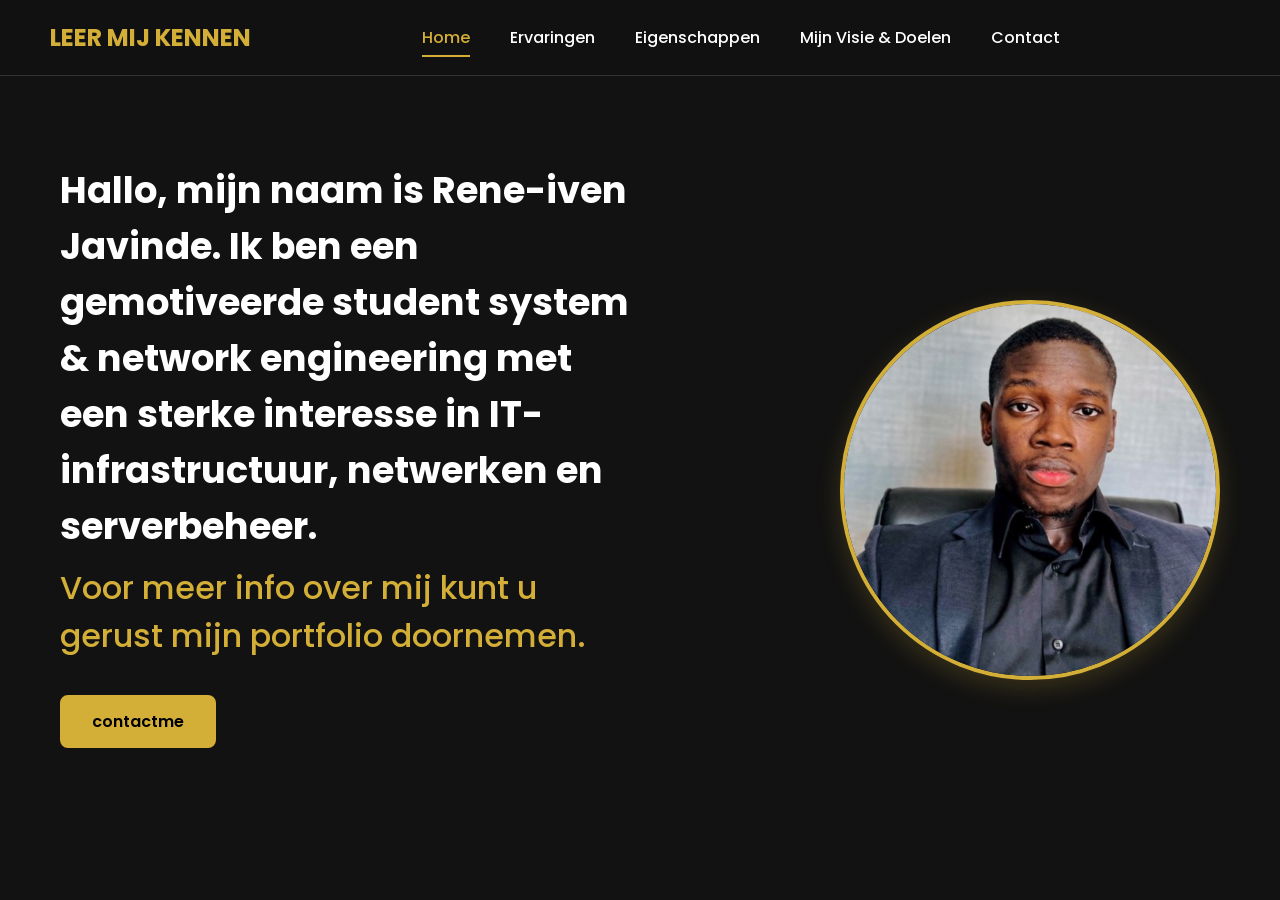
==== commit 0a426020: "Add files via upload" ====
--- a/index.html
+++ b/index.html
@@ -1,40 +1,45 @@
 <!DOCTYPE html>
-<html lang="en">
+<html lang="nl">
 <head>
     <meta charset="UTF-8">
     <meta name="viewport" content="width=device-width, initial-scale=1.0">
-    <title>RENE</title>
+    <title>RENE | Home</title>
     <link rel="stylesheet" href="css/main.css">
-    <link rel="stylesheet" href="css/work.css">
-    <link rel="stylesheet" href="css/contact.css">
 </head>
 <body>
     <header>
         <nav class="navbar">
-            <a href="#" class="nav-logo">
+            <a href="index.html" class="nav-logo">
                 <h2 class="logo-text">LEER MIJ KENNEN</h2>
             </a>
             <ul class="nav-menu">
-                <li class="nav-item"><a href="#top" class="nav-home">Home</a></li>
-                <li class="nav-item"><a href="#ervaringen" class="nav-ervaring">Ervaringen</a></li>
-                <li class="nav-item"><a href="#eigenschappen" class="nav-eigenschappen">eigenschappen</a></li>
-                <li class="nav-item"><a href="#doelen" class="nav-doelen">Mijn Visie & Doelen</a> </li>
-                <li class="nav-item"><a href="#contact" class="nav-contact">Contact</a></li>
+                <li class="nav-item"><a href="index.html" class="nav-link active">Home</a></li>
+                <li class="nav-item"><a href="ervaringen.html" class="nav-link">Ervaringen</a></li>
+                <li class="nav-item"><a href="eigenschappen.html" class="nav-link">Eigenschappen</a></li>
+                <li class="nav-item"><a href="doelen.html" class="nav-link">Mijn Visie & Doelen</a></li>
+                <li class="nav-item"><a href="contact.html" class="nav-link">Contact</a></li>
             </ul>
+            <div class="nav-controls">
+                <button type="button" class="nav-toggle" aria-label="Menu openen" aria-expanded="false">
+                    <span class="nav-toggle-bar"></span>
+                    <span class="nav-toggle-bar"></span>
+                    <span class="nav-toggle-bar"></span>
+                </button>
+            </div>
         </nav>
     </header>
 
     <main>
-        <section class="inleiding" id="top">
+        <section class="inleiding">
             <div class="inleiding-content">
                 <div class="inleiding-details">
-                    <h2 class="titel">Hallo, mijn naam is Rene-iven Javinde. Ik ben een gemotiveerde student system & network engineering met een sterke 
+                    <h2 class="titel">Hallo, mijn naam is Rene-iven Javinde. Ik ben een gemotiveerde student system & network engineering met een sterke
                         interesse in IT-infrastructuur, netwerken en serverbeheer.
                     </h2>
                     <h3 class="subtitel">Voor meer info over mij kunt u gerust mijn portfolio doornemen.</h3>
                     <p class="omschrijving"></p>
                     <div class="buttons">
-                        <a href="#contact" class="button contactme">contactme</a>
+                        <a href="contact.html" class="button contactme">contactme</a>
                     </div>
                 </div>
                 <div class="photo">
@@ -42,189 +47,7 @@
                 </div>
             </div>
         </section>
-             <section class="ervaringen-sectie" id="ervaringen">
-            <div class="listen">
-                <ul class="ervlisten">
-                    <li class="opsom">
-                        <h1 class="ervaringen">ERVARINGEN
-                            <h2 class="scholing"></h2>
-<div class="timelinescholing">
-    <div class="timeline-ool">
-        <div class="timeline-sch"></div>
-        <div class="timeline-content">
-            <h3>Hoger Onderwijs</h3>
-            <p>System Network Engineering, UNASAT</p>
-            <span class="timeline-date">Heden</span>
-        </div>
-    </div>
-
-    <div class="timeline-ool">
-        <div class="timeline-sch"></div>
-        <div class="timeline-content">
-            <h3>Voortgezet Onderwijs</h3>
-            <p>VWO 4</p>
-            <span class="timeline-date">2018 - 2023</span>
-        </div>
-    </div>
-
-    <div class="timeline-ool">
-        <div class="timeline-sch"></div>
-        <div class="timeline-content">
-            <h3>MULO</h3>
-            <p>Salvatorschool</p>
-            <span class="timeline-date">2014 - 2018</span>
-        </div>
-    </div>
-
-    <div class="timeline-ool">
-        <div class="timeline-sch"></div>
-        <div class="timeline-content">
-            <h3>Basisonderwijs</h3>
-            <p>St. Petrusschool</p>
-            <span class="timeline-date">2006 - 2014</span>
-        </div>
-    </div>
-</div>
-                            <div class="sport-timeline">
-    <h2 class="section-title">Sportieve Prestaties</h2>
-    
-    <div class="timeline-item">
-        <div class="timeline-bkt gold"></div>
-        <div class="timeline-content">
-            <span class="timeline-date">2025</span>
-            <h3>Kampioen Interbankentoernooi</h3>
-            <p>Hoogtepunt bij de DSB: Het behalen van de 1e plaats.</p>
-        </div>
-    </div>
-
-    <div class="timeline-item">
-        <div class="timeline-bkt"></div>
-        <div class="timeline-content">
-            <span class="timeline-date">2024</span>
-            <h3>Debuut DSB</h3>
-            <p>Start van mijn deelname aan het Interbankentoernooi.</p>
-        </div>
-    </div>
-
-    <div class="timeline-item">
-        <div class="timeline-bkt silver"></div>
-        <div class="timeline-content">
-            <span class="timeline-date">2023</span>
-            <h3>De Arend & VWO 4</h3>
-            <p>Overstap naar De Arend en een 2e plaats behaald met VWO 4.</p>
-        </div>
-    </div>
-
-    <div class="timeline-item">
-        <div class="timeline-bkt bronze"></div>
-        <div class="timeline-content">
-            <span class="timeline-date">2018</span>
-            <h3>Podiumplek CLD</h3>
-            <p>3e plaats behaald in de competitie na jaren van inzet.</p>
-        </div>
-    </div>
-
-    <div class="timeline-item">
-        <div class="timeline-bkt"></div>
-        <div class="timeline-content">
-            <span class="timeline-date">2014</span>
-            <h3>Start Basketbal</h3>
-            <p>Begin van mijn passie bij CLD en mijn schoolteam.</p>
-        </div>
-    </div>
-</div>
-
-                            <h2 class="werken">CARRIÈRE</h2>
-                            <div class="career-growth">
-    <h2>Werkervaring & Groei</h2>
-
-    <div class="career-card een">
-        <div class="vakje">Huidig / Vaste Dienst</div>
-        <h3>De Surinaamsche Bank (DSB)</h3>
-        <h4>Officieel in Vaste Dienst <span class="date">Februari 2026 - Heden</span></h4>
-        <p>Na mezelf bewezen te hebben als flexwerker, heb ik de stap gemaakt naar een vaste aanstelling binnen de bankwereld.</p>
-    </div>
-
-    <div class="career-card twee">
-        <h3>De Surinaamsche Bank (DSB)</h3>
-        <h4>Flexwerker <span class="date">Oktober 2023 - Februari 2026</span></h4>
-        <p>Verantwoordelijk voor diverse ondersteunende werkzaamheden, waarbij flexibiliteit en nauwkeurigheid centraal stonden.</p>
-    </div>
-
-    <div class="career-card drie">
-        <h3>Eerdere Vakantiebanen</h3>
-        <p><strong>2022 & 2023:</strong> De Surinaamsche Bank (Vakantiewerk - de basis voor mijn huidige loopbaan)</p>
-        <p><strong>2021:</strong> Fernandes Noord (Vakantiewerk)</p>
-        <p><strong>2018:</strong> Rudisa (Eerste vakantiebaan)</p>
-    </div>
-</div>
-                        </h1>
-                    </li>
-                </ul>
-            </div>
-        </section>
-        <section class="eigenschappen"  id="eigenschappen">
-            <h1>EIGENSCHAPPEN</h1>
-        </section>
-        <div class="skills-container">
-            <div class="skills-card">
-                <h2>BASKETBALLEN</h2>
-                <p class="info">ik basketbal sinds ik 12 jaar ben</p>
-            </div>
-            <div class="skills-card">
-                <h2>LEERGIERIG</h2>
-                <p class="info">ik hou van nieuwe dingen leren en uitproberen</p>
-            </div>
-            <div class="skills-card">
-                <h2>DISIPLINE</h2>
-                <p class="info">me ouders hebben me van jongsaf disipline geleerd</p>
-            </div>
-            <div class="skills-card">
-                <h2>SOCIALIZEN</h2>
-                <p class="info">ik hou van praten</p>
-            </div>
-            <div class="skills-card">
-                <h2>SCOOTERMONTEUR</h2>
-                <p class="info">ik had een brom gehad en kon experimenteren erop</p>
-            </div>
-            <div class="skills-card">
-                <h2>FAST LEARING</h2>
-                <p class="info">ik kan dingen heel snel oppakken/leren</p>
-            </div>
-        </div>
-
-
-        <section class="doelen-sectie" id="doelen">
-            <h2 class="doelen-pagina">MIJN VISIE & DOELEN</h2>
-            <div class="doelpunt">
-                <p class="doel2">Mijn focus voor de komende tijd is helder: ik bouw aan een sterke en stabiele toekomst. Mijn eerste prioriteit is het behalen van mijn HBO-diploma, wat de weg vrijmaakt voor mijn groei binnen De Surinaamsche Bank. Ik heb de ambitie om de overstap te maken naar de IT-afdeling, waar ik mijn passie voor netwerken en engineering professioneel wil inzetten. Daarnaast werk ik er hard aan om binnen drie jaar financieel slimmer en stabieler te worden, met als concreet doel om binnen vijf jaar mijn eigen perceel aan te schaffen. Door mijn technische projecten en mijn winnaarsmentaliteit uit de sport te combineren met deze zakelijke doelen, zet ik elke dag een stap dichter naar volledige zelfstandigheid en succes.</p>
-            </div>
-        </section>
-        <section class="contact" id="contact">
-    <div class="contact-content">
-        <h2 class="CTN">Neem hier contact op met me</h2>
-        <p class="contact-subtitle">Heb je een vraag of wil je samenwerken? Stuur gerust een bericht!</p>
-        <div class="contact-buttons-container">
-            <a href="mailto:javinderenejven@gmail.com" class="contact-btn-link">
-                <div class="contact-card-box">
-                    <span class="contact-icon"></span>
-                    <span class="contact-text">javinderenejven@gmail.com</span>
-                </div>
-            </a>
-            <a href="https://wa.me/5978647155" target="_blank" class="contact-btn-link">
-                <div class="contact-card-box">
-                    <span class="contact-icon"></span>
-                    <span class="contact-text">WhatsApp: +597 864-7155</span>
-                </div>
-            </a>
-        </div>
-    </div>
-</section>
-            
-        </section>
     </main>
-    <script src="index.js"></script>
+    <script src="js/main.js"></script>
 </body>
-
 </html>
-
--- a/css/main.css
+++ b/css/main.css
@@ -9,11 +9,21 @@
 
 :root {
   --white-color: #ffffff;
-  --dark-color: #121212;         
-  --primary-color: #1e1e1e;      
-  --secondary-color: #000000;    
-  --accent-gold: #D4AF37;        
-  --text-muted: #aaaaaa;         
+  --dark-color: #121212;
+  --primary-color: #1e1e1e;
+  --secondary-color: #000000;
+  --accent-gold: #D4AF37;
+  --text-muted: #aaaaaa;
+  --header-bg: rgba(18, 18, 18, 0.85);
+  --header-border: #333333;
+  --surface-card: #252525;
+  --surface-elevated: #000000;
+  --border-subtle: #333333;
+  --border-muted: #222222;
+  --timeline-track: #000000;
+  --sport-dot-border: #121212;
+  --button-text: #000000;
+  --shadow-color: rgba(0, 0, 0, 0.5);
 
   --font-size-s: 0.9rem;
   --font-size-n: 1rem;
@@ -65,18 +75,67 @@
     position: fixed;
     width: 100%;
     z-index: 100;
-    background: rgba(18, 18, 18, 0.85); 
-    backdrop-filter: blur(10px); 
-    border-bottom: 1px solid #333;
+    background: var(--header-bg);
+    backdrop-filter: blur(10px);
+    border-bottom: 1px solid var(--header-border);
 }
 
 header .navbar {
     display: flex;
+    flex-wrap: wrap;
     padding: 20px 50px;
     align-items: center;
     justify-content: space-between;
+    gap: 16px;
     max-width: 1300px;
     margin: 0 auto;
+}
+
+.nav-controls {
+    display: flex;
+    align-items: center;
+    gap: 12px;
+}
+
+.nav-toggle {
+    width: 42px;
+    height: 42px;
+    border-radius: 8px;
+    border: 1px solid var(--header-border);
+    background: var(--primary-color);
+    color: var(--accent-gold);
+    display: none;
+    flex-direction: column;
+    align-items: center;
+    justify-content: center;
+    gap: 5px;
+    transition: border-color 0.3s ease, box-shadow 0.3s ease;
+}
+
+.nav-toggle:hover {
+    border-color: var(--accent-gold);
+    box-shadow: 0 0 12px rgba(212, 175, 55, 0.25);
+}
+
+.nav-toggle-bar {
+    display: block;
+    width: 20px;
+    height: 2px;
+    background-color: var(--accent-gold);
+    border-radius: 2px;
+    transition: transform 0.3s ease, opacity 0.3s ease;
+}
+
+.nav-toggle.active .nav-toggle-bar:nth-child(1) {
+    transform: translateY(7px) rotate(45deg);
+}
+
+.nav-toggle.active .nav-toggle-bar:nth-child(2) {
+    opacity: 0;
+}
+
+.nav-toggle.active .nav-toggle-bar:nth-child(3) {
+    transform: translateY(-7px) rotate(-45deg);
 }
 
 .navbar .nav-logo .logo-text {
@@ -88,6 +147,13 @@
 .navbar .nav-menu {
     display: flex;
     gap: 40px;
+}
+
+@media (min-width: 769px) {
+    .navbar .nav-menu {
+        flex: 1;
+        justify-content: center;
+    }
 }
 
 .navbar .nav-menu .nav-link {
@@ -108,15 +174,37 @@
     transition: width 0.3s ease;
 }
 
-.navbar .nav-menu .nav-link:hover::after {
+.navbar .nav-menu .nav-link:hover::after,
+.navbar .nav-menu .nav-link.active::after {
     width: 100%;
+}
+
+.navbar .nav-menu .nav-link.active {
+    color: var(--accent-gold);
 }
 
 .navbar .nav-menu a:visited {
     color: var(--white-color);
 }
-.nav-menu a, .nav-menu a:visited{
+
+.nav-menu a,
+.nav-menu a:visited {
     color: #ffffff;
+}
+
+.page-content {
+    padding-top: 100px;
+    min-height: 100vh;
+}
+
+.page-content .ervaringen-sectie {
+    padding-top: 40px;
+}
+
+.page-actions {
+    display: flex;
+    justify-content: center;
+    margin-top: 30px;
 }
 
 
@@ -164,21 +252,25 @@
     gap: 20px;
 }
 
-.inleiding .inleiding-details .button {
+.button {
+    display: inline-block;
     padding: 12px 30px;
     border: 2px solid var(--accent-gold);
-    color: var(--secondary-color);
-    border-radius: 8px; 
+    color: var(--button-text);
+    border-radius: 8px;
     background: var(--accent-gold);
     font-weight: 600;
     transition: all 0.3s ease;
-    margin-bottom: 70px;
-}
-
-.inleiding .inleiding-details .button:hover {
+}
+
+.button:hover {
     color: var(--accent-gold);
     background: transparent;
     box-shadow: 0 0 15px rgba(212, 175, 55, 0.4);
+}
+
+.inleiding .inleiding-details .button {
+    margin-bottom: 70px;
 }
 
 .inleiding-details {
@@ -232,7 +324,7 @@
     max-width: 750px;
     margin: 60px auto;
     padding-left: 50px;
-    border-left: 3px solid #000000; 
+    border-left: 3px solid var(--timeline-track);
     text-align: left;
     font-family: "Poppins", sans-serif;
 }
@@ -263,7 +355,7 @@
     height: 20px;
     background-color: var(--accent-gold);
     border-radius: 50%;
-    border: 4px solid #121212;
+    border: 4px solid var(--sport-dot-border);
     box-shadow: 0 0 8px rgba(212, 175, 55, 0.3);
     transition: all 0.3s ease;
 }
@@ -280,11 +372,11 @@
 }
 
 .sport-timeline .timeline-content {
-    background: #000000;
+    background: var(--surface-elevated);
     padding: 20px 25px;
     border-radius: 12px;
-    border: 1px solid #222222;
-    box-shadow: 0 4px 15px rgba(0, 0, 0, 0.5);
+    border: 1px solid var(--border-muted);
+    box-shadow: 0 4px 15px var(--shadow-color);
 }
 
 .sport-timeline .timeline-date {
@@ -320,8 +412,8 @@
 }
 
 .career-card {
-    background: #252525;
-    border: 1px solid #333;
+    background: var(--surface-card);
+    border: 1px solid var(--border-subtle);
     border-left: 5px solid var(--accent-gold);
     padding: 25px;
     margin-bottom: 20px;
@@ -336,7 +428,7 @@
 
 .vakje {
     background: var(--accent-gold);
-    color: var(--secondary-color);
+    color: var(--button-text);
     display: inline-block;
     padding: 4px 10px;
     font-size: 0.75rem;
@@ -346,7 +438,13 @@
 }
 
 .eigenschappen {
-    margin-top: 50px;
+    margin-top: 0;
+    text-align: center;
+    padding: 40px 20px 0;
+}
+
+.page-content .skills-container {
+    padding-bottom: 80px;
 }
 
 .skills {
@@ -366,11 +464,11 @@
 
 .skills-card {
     background-color: var(--primary-color);
-    border: 1px solid #333;
+    border: 1px solid var(--border-subtle);
     border-radius: 12px;
     padding: 30px;
-    width: 280px; 
-    box-shadow: 0 4px 15px rgba(0,0,0,0.3);
+    width: 280px;
+    box-shadow: 0 4px 15px var(--shadow-color);
     position: relative;
     transition: all 0.3s ease;
 }
@@ -381,9 +479,15 @@
     box-shadow: 0 8px 25px rgba(212, 175, 55, 0.15);
 }
 
-.doelen-sectie{
-    margin-top: 200px; 
+.doelen-sectie {
+    margin-top: 0;
     margin-bottom: 100px;
+    padding: 40px 20px;
+    text-align: center;
+}
+
+.page-content .contact {
+    min-height: calc(100vh - 100px);
 }
 
 .doel2{
@@ -393,7 +497,7 @@
 }
 
 .contact {
-    background-color: #000000;
+    background-color: var(--surface-elevated);
     padding: 100px 20px;
     display: flex;
     justify-content: center;
@@ -435,8 +539,8 @@
 }
 
 .contact-card-box {
-    background-color: #121212;
-    border: 1px solid #222222;
+    background-color: var(--dark-color);
+    border: 1px solid var(--border-muted);
     padding: 15px 25px;
     border-radius: 10px;
     display: flex;
@@ -470,26 +574,39 @@
 
 @media (max-width: 768px) {
     header .navbar {
-        display: flex;
-        flex-direction: column;
-        gap: 10px;
         padding: 12px 15px;
-        align-items: center;
-    }
+    }
+
     .navbar .nav-logo .logo-text {
         font-size: 1.2rem;
     }
+
+    .nav-toggle {
+        display: flex;
+    }
+
     .navbar .nav-menu {
+        display: none;
+        flex-direction: column;
+        width: 100%;
+        gap: 0;
+        padding-top: 8px;
+    }
+
+    .navbar .nav-menu.open {
         display: flex;
-        flex-wrap: wrap;
-        justify-content: center;
-        gap: 8px 15px;
+    }
+
+    .navbar .nav-menu .nav-item {
         width: 100%;
-    }
+        text-align: center;
+        border-top: 1px solid var(--header-border);
+    }
+
     .navbar .nav-menu .nav-link {
-        font-size: 0.85rem;         
-        padding: 4px 0;
-        display: inline-block;
+        font-size: 0.95rem;
+        padding: 12px 0;
+        display: block;
     }
     .inleiding .inleiding-content {
         flex-direction: column-reverse;
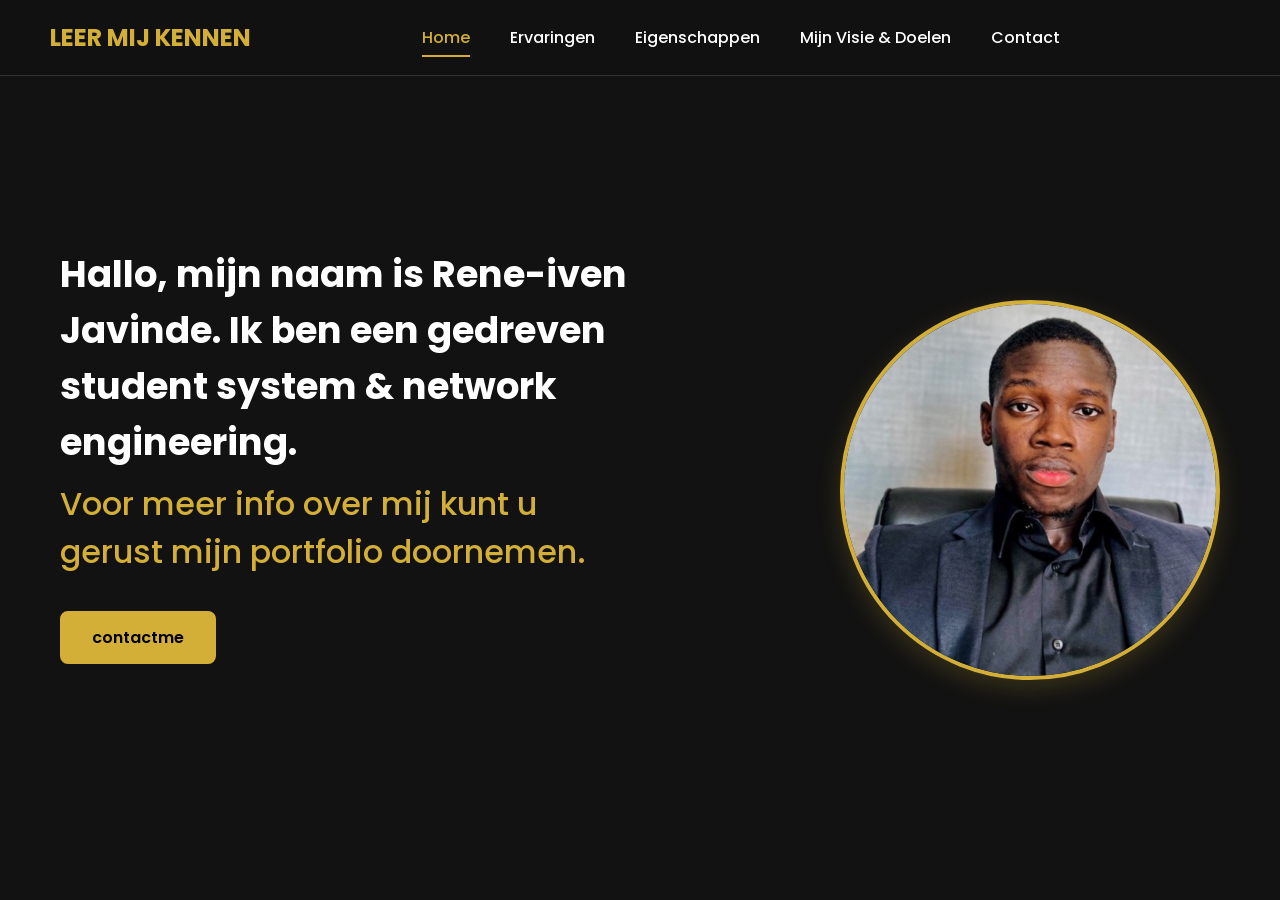
==== commit 4a353b0c: "Add files via upload" ====
--- a/index.html
+++ b/index.html
@@ -3,7 +3,7 @@
 <head>
     <meta charset="UTF-8">
     <meta name="viewport" content="width=device-width, initial-scale=1.0">
-    <title>RENE | Home</title>
+    <title>Homepage</title>
     <link rel="stylesheet" href="css/main.css">
 </head>
 <body>
@@ -33,8 +33,7 @@
         <section class="inleiding">
             <div class="inleiding-content">
                 <div class="inleiding-details">
-                    <h2 class="titel">Hallo, mijn naam is Rene-iven Javinde. Ik ben een gemotiveerde student system & network engineering met een sterke
-                        interesse in IT-infrastructuur, netwerken en serverbeheer.
+                    <h2 class="titel">Hallo, mijn naam is Rene-iven Javinde. Ik ben een gedreven student system & network engineering.
                     </h2>
                     <h3 class="subtitel">Voor meer info over mij kunt u gerust mijn portfolio doornemen.</h3>
                     <p class="omschrijving"></p>
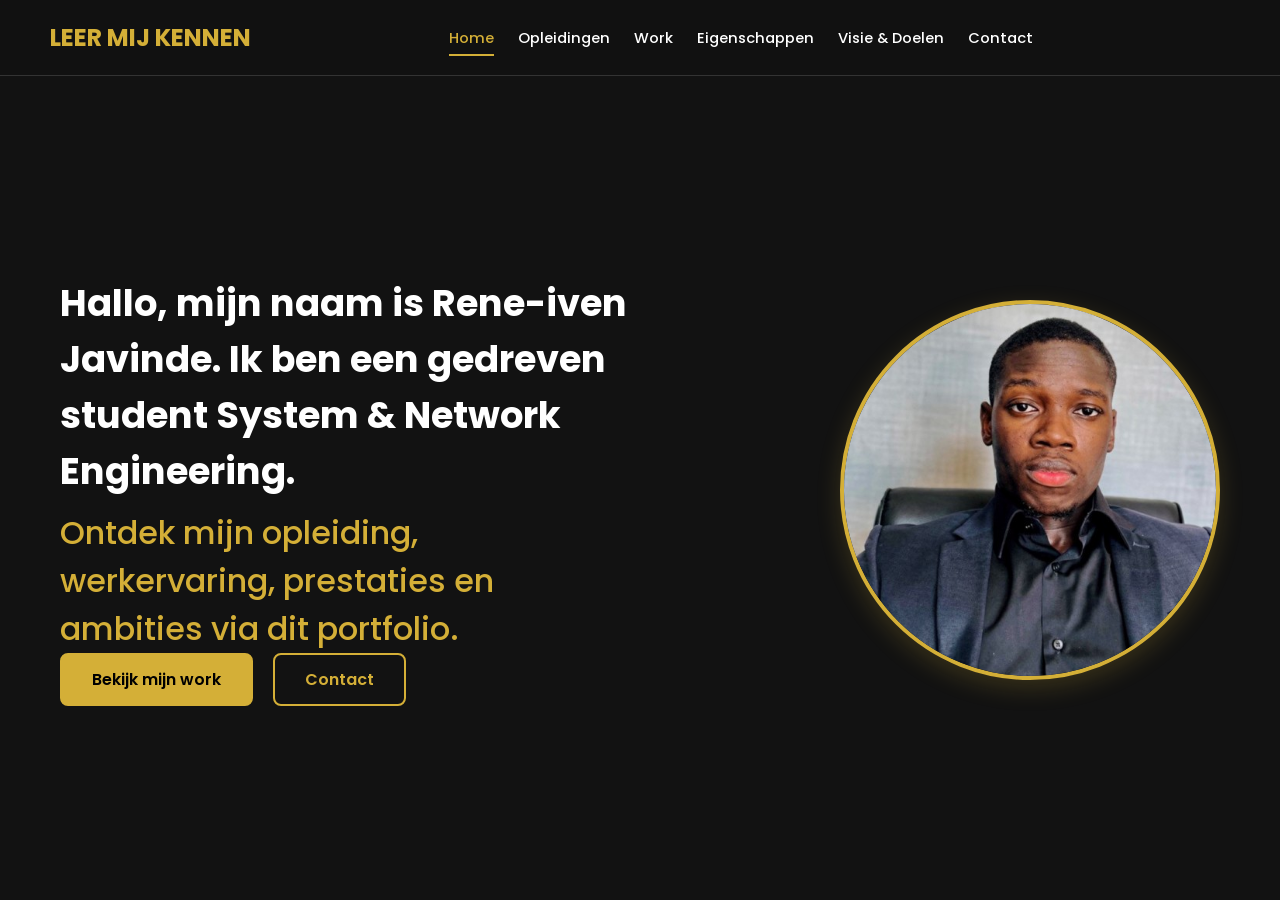
==== commit d1ab1cb1: "Add files via upload" ====
--- a/index.html
+++ b/index.html
@@ -3,7 +3,7 @@
 <head>
     <meta charset="UTF-8">
     <meta name="viewport" content="width=device-width, initial-scale=1.0">
-    <title>Homepage</title>
+    <title>Home | Rene Javinde</title>
     <link rel="stylesheet" href="css/main.css">
 </head>
 <body>
@@ -14,9 +14,10 @@
             </a>
             <ul class="nav-menu">
                 <li class="nav-item"><a href="index.html" class="nav-link active">Home</a></li>
-                <li class="nav-item"><a href="ervaringen.html" class="nav-link">Ervaringen</a></li>
+                <li class="nav-item"><a href="ervaringen.html" class="nav-link">Opleidingen</a></li>
+                <li class="nav-item"><a href="work.html" class="nav-link">Work</a></li>
                 <li class="nav-item"><a href="eigenschappen.html" class="nav-link">Eigenschappen</a></li>
-                <li class="nav-item"><a href="doelen.html" class="nav-link">Mijn Visie & Doelen</a></li>
+                <li class="nav-item"><a href="doelen.html" class="nav-link">Visie & Doelen</a></li>
                 <li class="nav-item"><a href="contact.html" class="nav-link">Contact</a></li>
             </ul>
             <div class="nav-controls">
@@ -33,16 +34,16 @@
         <section class="inleiding">
             <div class="inleiding-content">
                 <div class="inleiding-details">
-                    <h2 class="titel">Hallo, mijn naam is Rene-iven Javinde. Ik ben een gedreven student system & network engineering.
+                    <h2 class="titel">Hallo, mijn naam is Rene-iven Javinde. Ik ben een gedreven student System & Network Engineering.
                     </h2>
-                    <h3 class="subtitel">Voor meer info over mij kunt u gerust mijn portfolio doornemen.</h3>
-                    <p class="omschrijving"></p>
+                    <h3 class="subtitel">Ontdek mijn opleiding, werkervaring, prestaties en ambities via dit portfolio.</h3>
                     <div class="buttons">
-                        <a href="contact.html" class="button contactme">contactme</a>
+                        <a href="work.html" class="button">Bekijk mijn work</a>
+                        <a href="contact.html" class="button button-outline">Contact</a>
                     </div>
                 </div>
                 <div class="photo">
-                    <img src="img/prof.jpg" alt="inleiding" class="RENE">
+                    <img src="img/prof.jpg" alt="Portretfoto van Rene Javinde" class="RENE">
                 </div>
             </div>
         </section>
--- a/css/main.css
+++ b/css/main.css
@@ -146,13 +146,17 @@
 
 .navbar .nav-menu {
     display: flex;
-    gap: 40px;
+    gap: 24px;
 }
 
 @media (min-width: 769px) {
     .navbar .nav-menu {
         flex: 1;
         justify-content: center;
+    }
+
+    .navbar .nav-menu .nav-link {
+        font-size: 0.92rem;
     }
 }
 
@@ -192,14 +196,47 @@
     color: #ffffff;
 }
 
-.page-content {
+main:not(:has(.inleiding)) {
     padding-top: 100px;
+    padding-bottom: 40px;
     min-height: 100vh;
 }
 
-.page-content .ervaringen-sectie {
-    padding-top: 40px;
-}
+.section-heading {
+    font-size: var(--font-size-xl);
+    color: var(--accent-gold);
+    text-align: center;
+    margin-bottom: 12px;
+    padding-top: 20px;
+}
+
+.section-intro {
+    text-align: center;
+    color: var(--text-muted);
+    max-width: 640px;
+    margin: 0 auto 40px;
+    line-height: 1.7;
+    font-size: var(--font-size-s);
+}
+
+.section-cta {
+    text-align: center;
+    margin-top: 50px;
+    color: var(--text-muted);
+    font-size: var(--font-size-s);
+}
+
+.text-link {
+    color: var(--accent-gold);
+    font-weight: 600;
+    border-bottom: 1px solid transparent;
+    transition: border-color 0.3s ease;
+}
+
+.text-link:hover {
+    border-bottom-color: var(--accent-gold);
+}
+
 
 .page-actions {
     display: flex;
@@ -269,8 +306,18 @@
     box-shadow: 0 0 15px rgba(212, 175, 55, 0.4);
 }
 
+.button-outline {
+    background: transparent;
+    color: var(--accent-gold);
+}
+
+.button-outline:hover {
+    background: var(--accent-gold);
+    color: var(--button-text);
+}
+
 .inleiding .inleiding-details .button {
-    margin-bottom: 70px;
+    margin-bottom: 0;
 }
 
 .inleiding-details {
@@ -285,7 +332,11 @@
 
 .ervaringen-sectie {
     background: var(--primary-color);
-    padding: 80px 20px 120px;
+    padding: 50px 20px 80px;
+    max-width: 900px;
+    margin: 0 auto;
+    border-radius: 16px;
+    border: 1px solid var(--border-subtle);
 }
 
 .sch {
@@ -310,13 +361,41 @@
 
 .timeline-sch {
     position: absolute;
-    left: -52px; 
+    left: -52px;
     top: 4px;
     width: 20px;
     height: 20px;
     background-color: var(--accent-gold);
     border-radius: 50%;
     border: 4px solid var(--primary-color);
+}
+
+.timelinescholing .timeline-content {
+    background: var(--surface-card);
+    padding: 20px 25px;
+    border-radius: 12px;
+    border: 1px solid var(--border-subtle);
+    box-shadow: 0 4px 15px var(--shadow-color);
+}
+
+.timelinescholing .timeline-content h3 {
+    font-size: 1.15rem;
+    color: var(--white-color);
+    margin-bottom: 6px;
+}
+
+.timelinescholing .timeline-content p {
+    color: var(--text-muted);
+    font-size: var(--font-size-s);
+    margin-bottom: 8px;
+}
+
+.timelinescholing .timeline-date {
+    display: inline-block;
+    font-weight: 700;
+    color: var(--accent-gold);
+    font-size: var(--font-size-s);
+    letter-spacing: 0.5px;
 }
 
 .sport-timeline {
@@ -440,11 +519,19 @@
 .eigenschappen {
     margin-top: 0;
     text-align: center;
-    padding: 40px 20px 0;
-}
-
-.page-content .skills-container {
+    padding: 0 20px 10px;
+}
+
+.eigenschappen h1,
+.doelen-pagina {
+    font-size: var(--font-size-xxl);
+    color: var(--accent-gold);
+    margin-bottom: 10px;
+}
+
+main .skills-container {
     padding-bottom: 80px;
+    margin-top: 30px;
 }
 
 .skills {
@@ -479,21 +566,43 @@
     box-shadow: 0 8px 25px rgba(212, 175, 55, 0.15);
 }
 
+.skills-card h2 {
+    color: var(--accent-gold);
+    font-size: 1.1rem;
+    margin-bottom: 12px;
+}
+
+.skills-card .info {
+    color: var(--text-muted);
+    font-size: var(--font-size-s);
+    line-height: 1.7;
+}
+
 .doelen-sectie {
-    margin-top: 0;
-    margin-bottom: 100px;
-    padding: 40px 20px;
+    max-width: 900px;
+    margin: 0 auto 100px;
+    padding: 0 20px 40px;
     text-align: center;
 }
 
-.page-content .contact {
+.doelpunt {
+    background: var(--primary-color);
+    border: 1px solid var(--border-subtle);
+    border-radius: 16px;
+    padding: 10px;
+}
+
+main .contact {
     min-height: calc(100vh - 100px);
 }
 
-.doel2{
+.doel2 {
     margin-top: 10px;
     text-align: center;
-    padding: 50px;
+    padding: 40px 30px;
+    color: var(--text-muted);
+    line-height: 1.8;
+    font-size: var(--font-size-s);
 }
 
 .contact {
@@ -621,7 +730,7 @@
         justify-content: center;
     }
     .inleiding .inleiding-details .button {
-        margin-bottom: 40px; 
+        margin-bottom: 0;
     }
     .inleiding .photo {
         justify-content: center;
@@ -663,6 +772,11 @@
         margin-bottom: 50px;
     }
     .doel2 {
-        padding: 20px;
-    }
-}+        padding: 24px 18px;
+    }
+
+    .ervaringen-sectie {
+        margin: 0 15px;
+    }
+}
+ 
